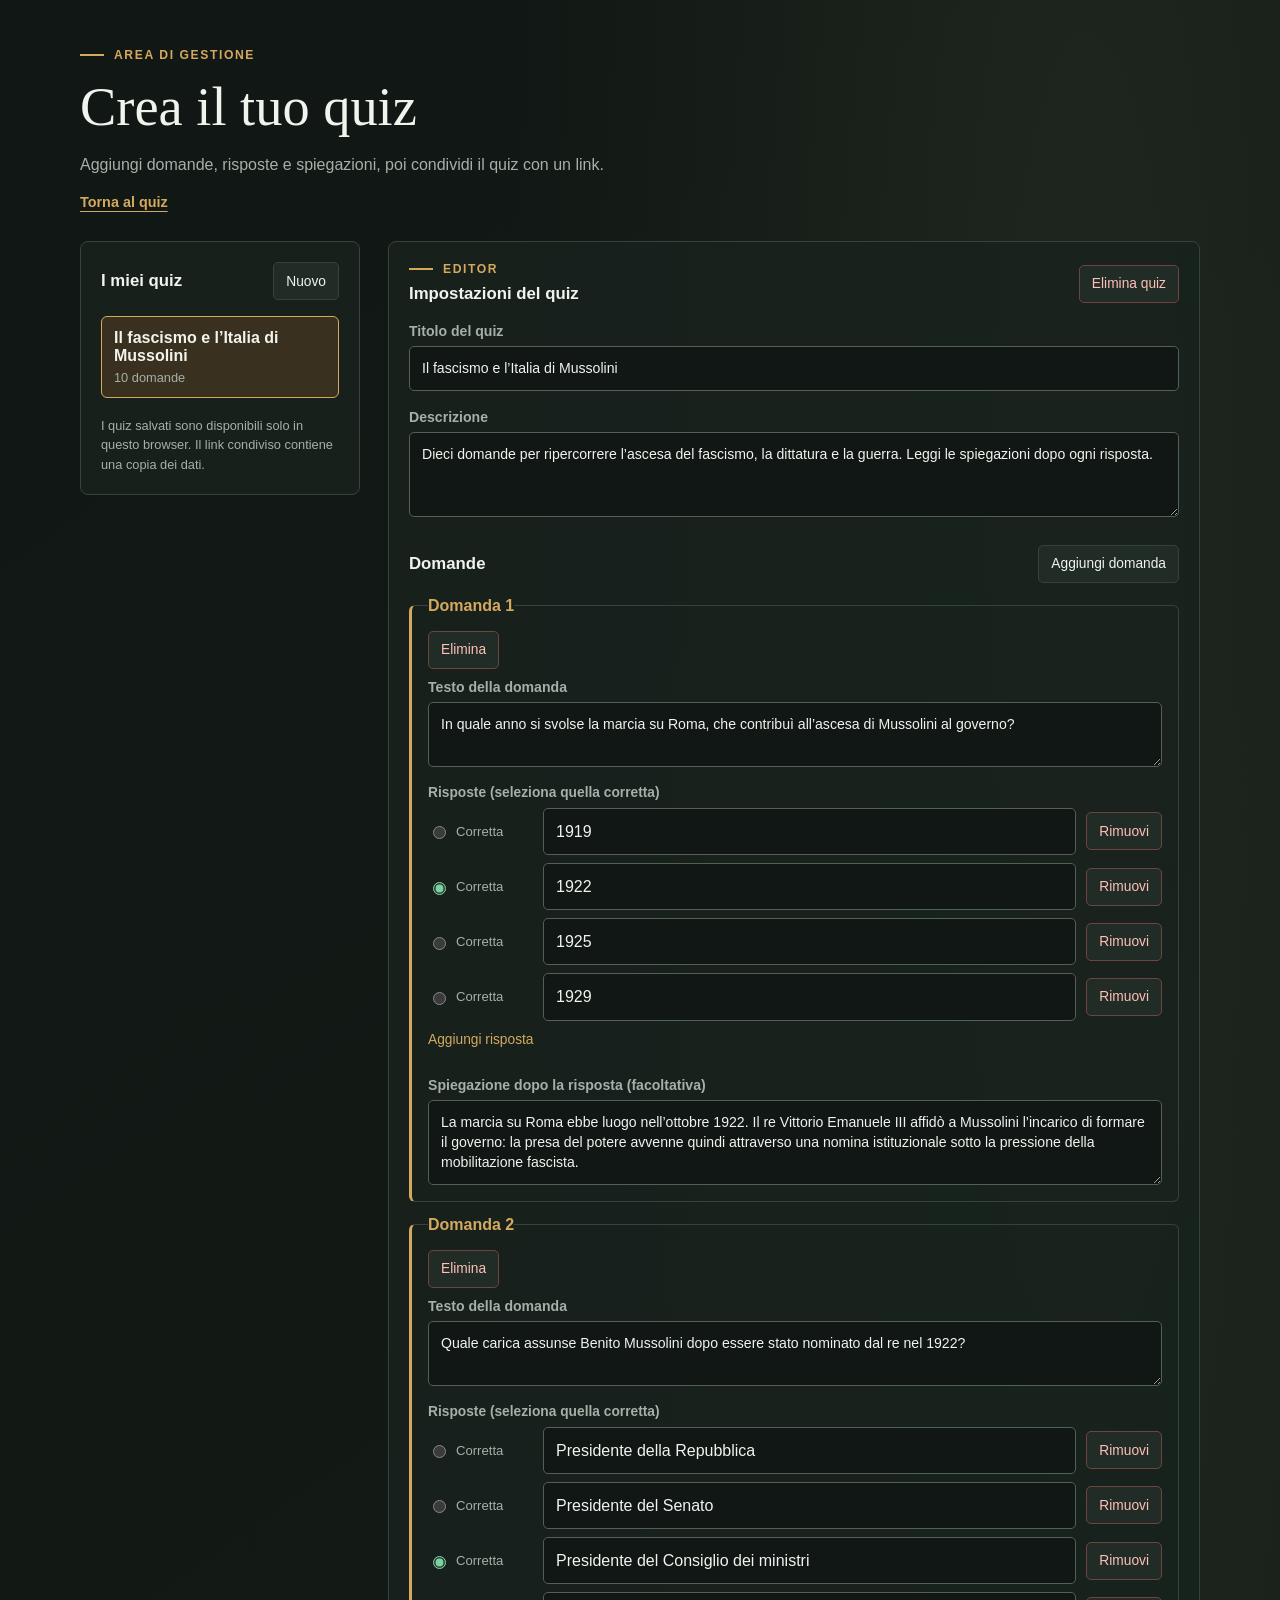
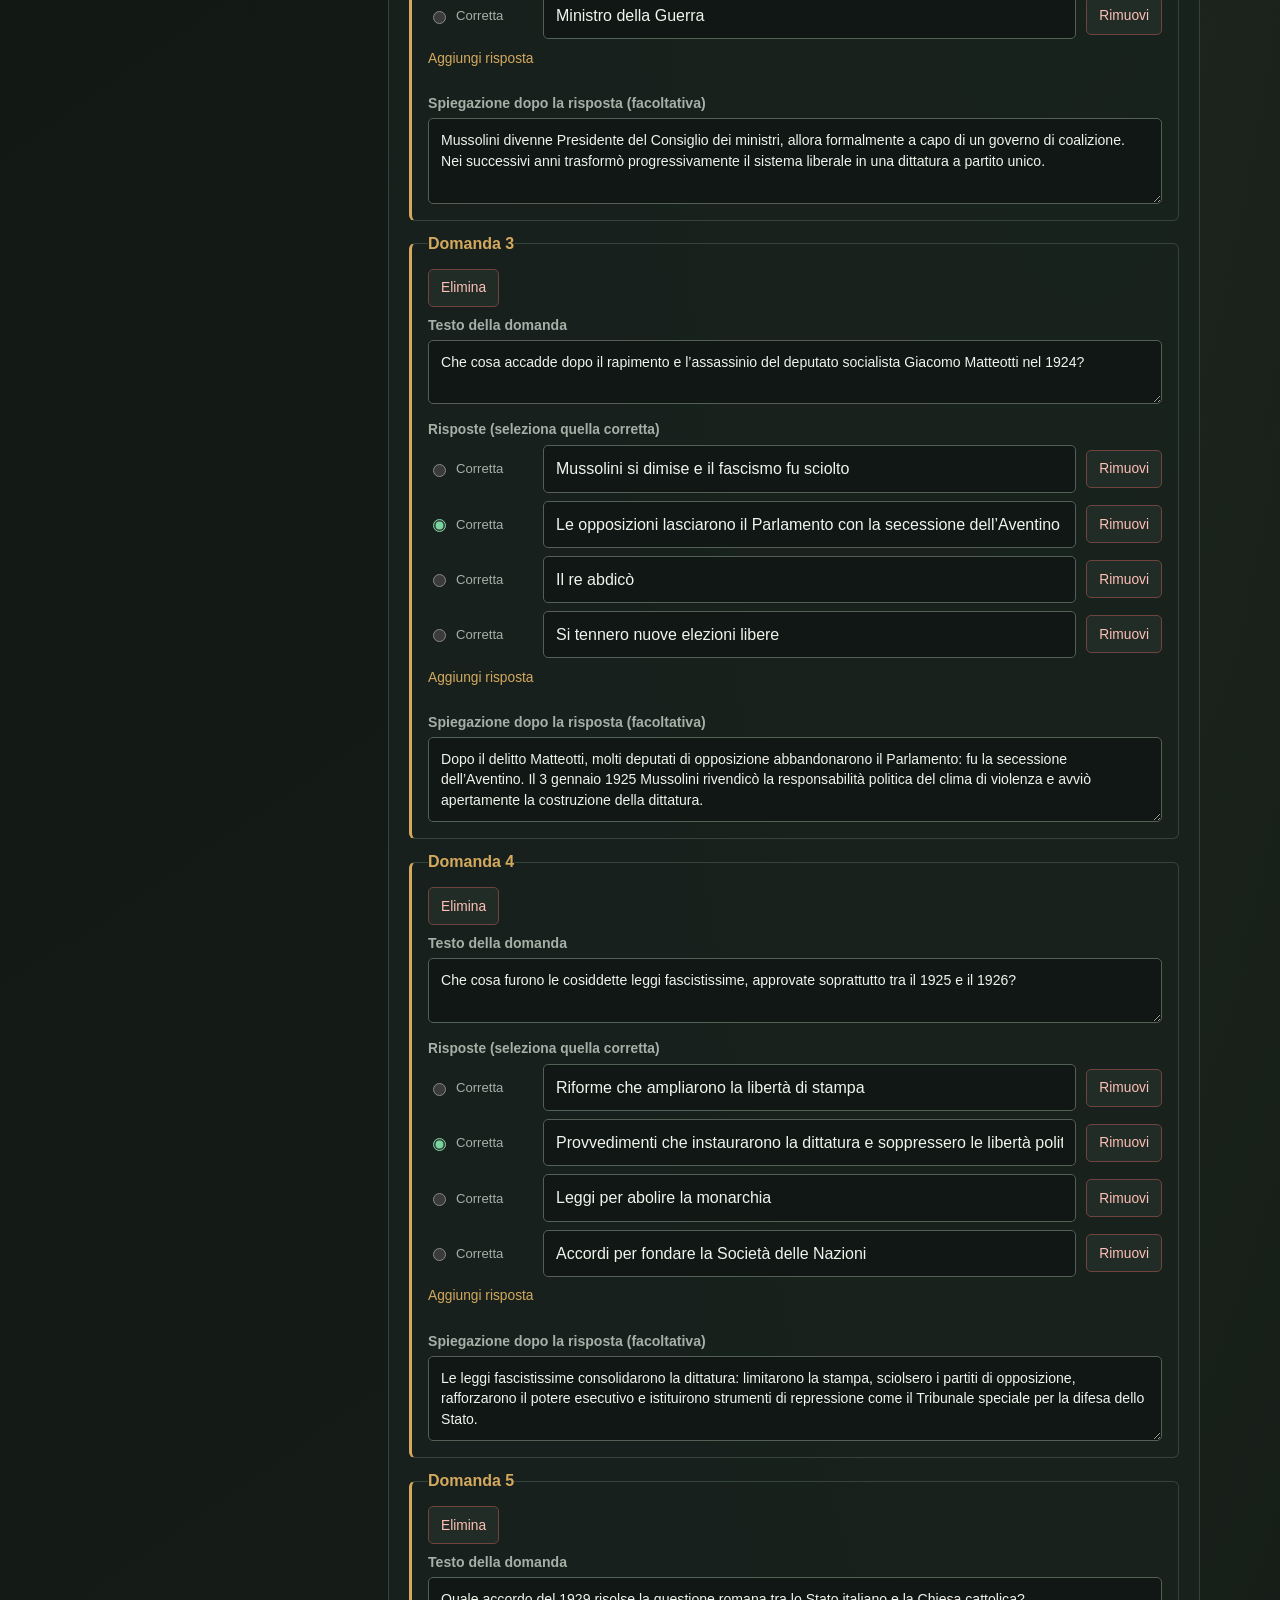
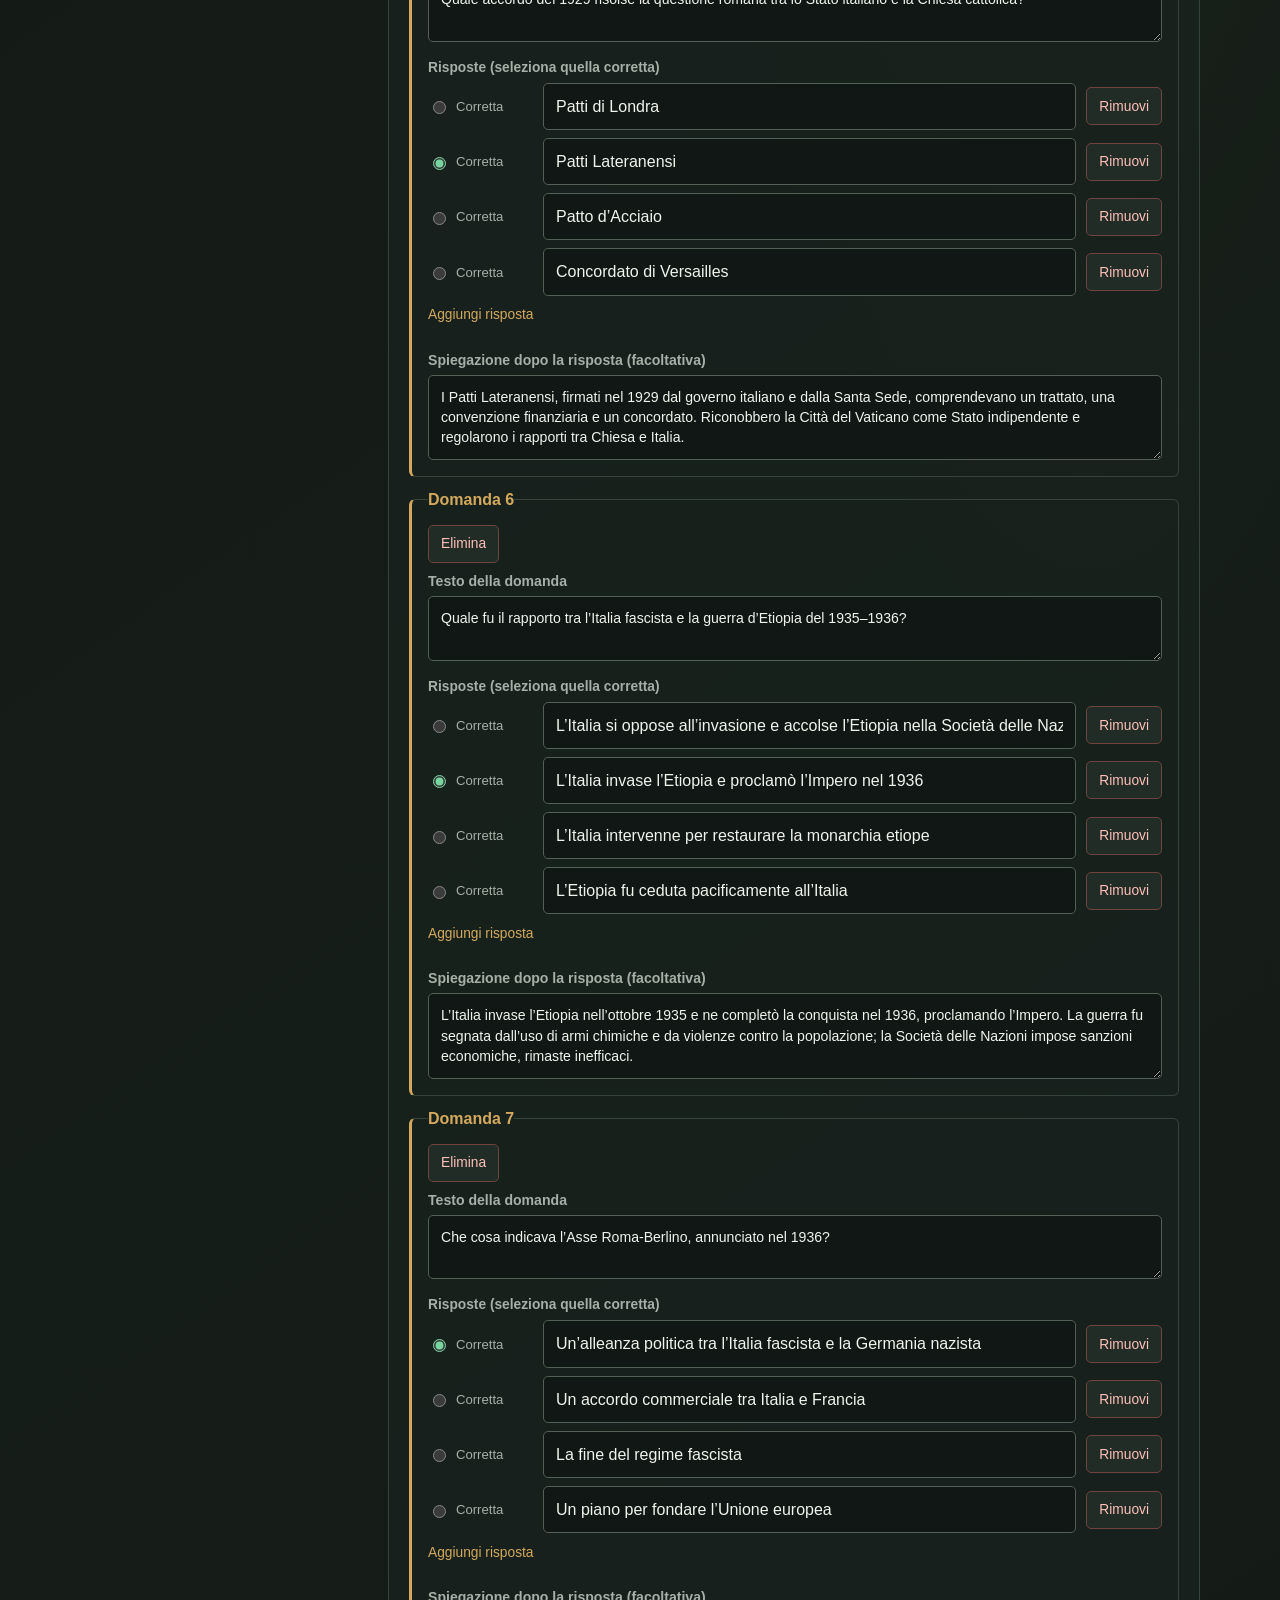
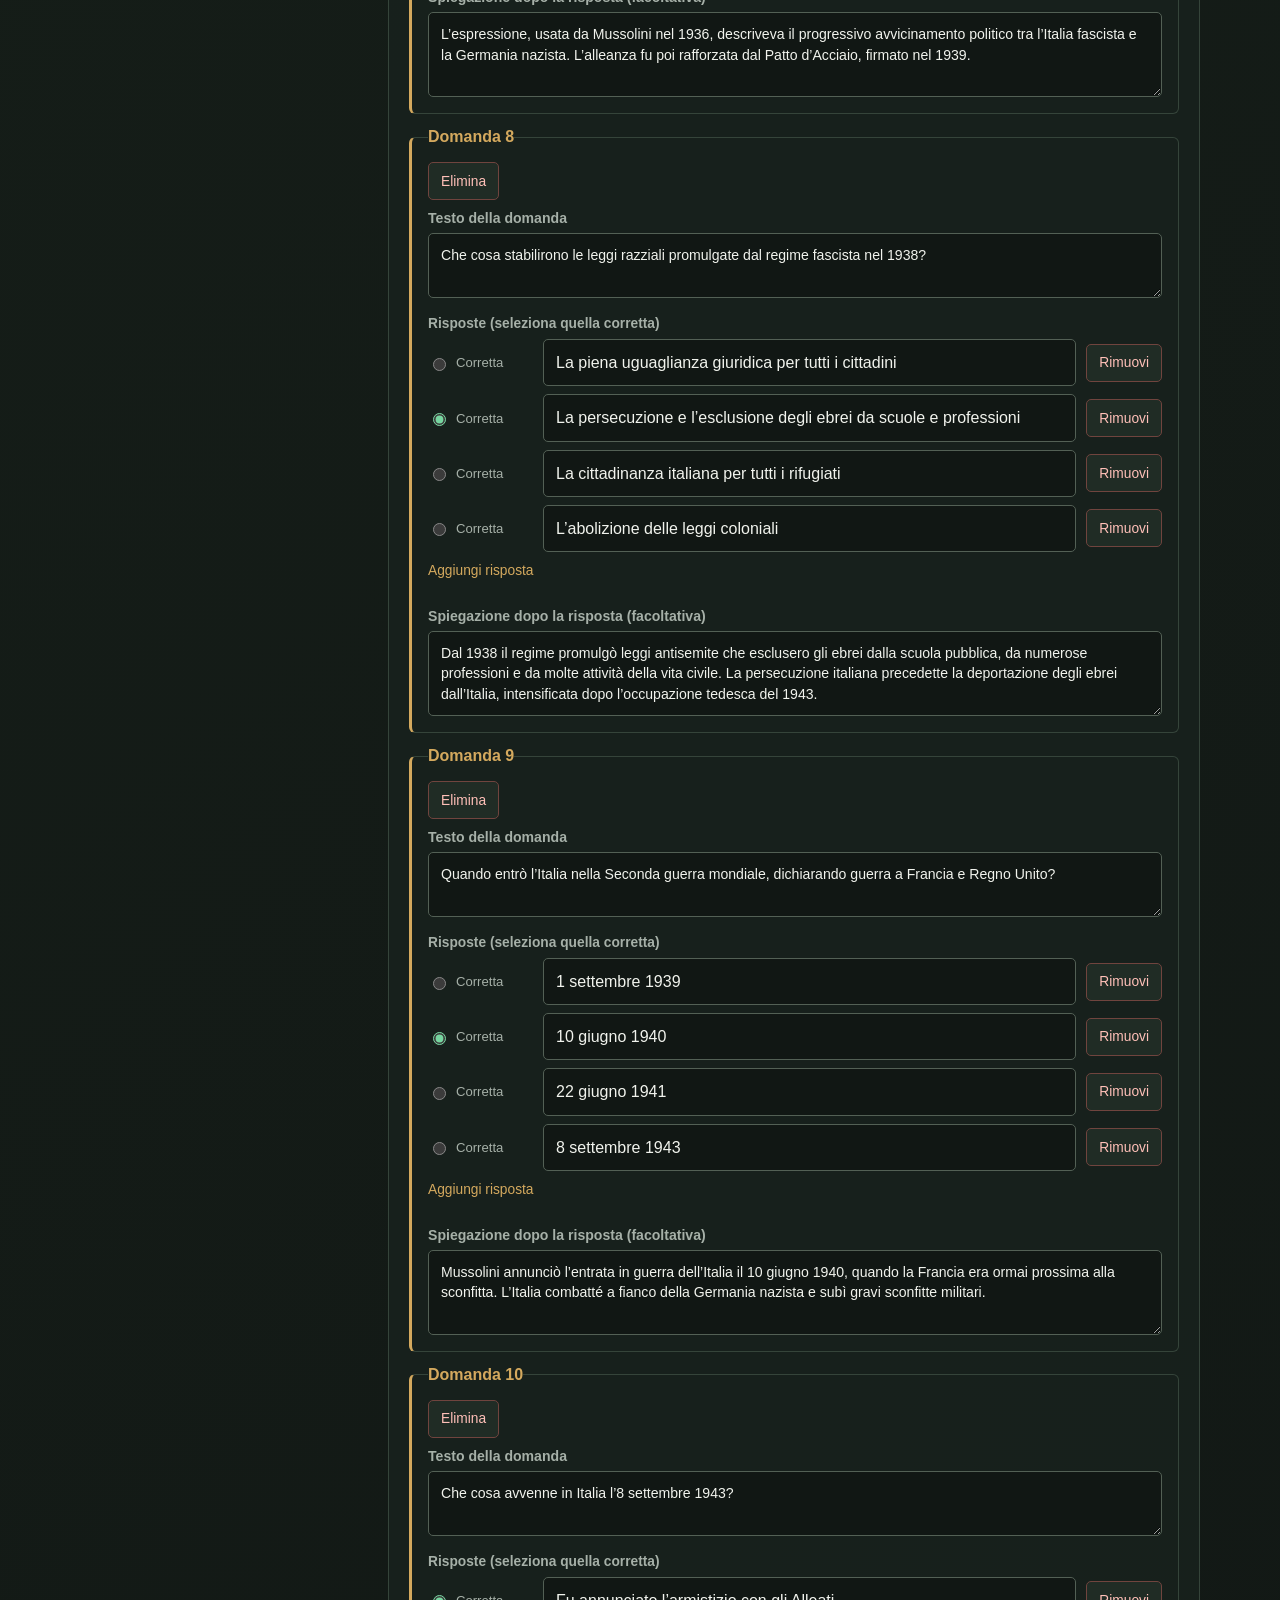
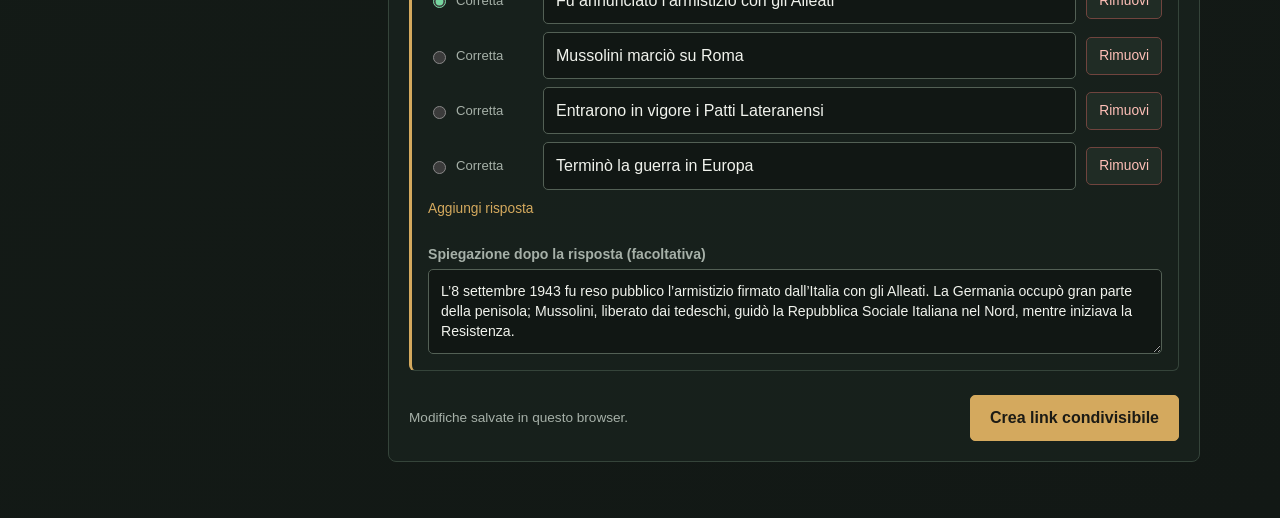
==== gestione.html @ a460a932 "Add quiz management and shareable quiz links Co-authored-by: Copilot <223556219+Copilot@users.norepl" ====
<!DOCTYPE html>
<html lang="it">
<head>
  <meta charset="UTF-8">
  <meta name="viewport" content="width=device-width, initial-scale=1.0">
  <meta name="theme-color" content="#111714">
  <title>Gestione quiz | Quiz di storia</title>
  <link rel="stylesheet" href="style.css">
</head>
<body>
  <main class="page manager-page">
    <header>
      <p class="eyebrow">Area di gestione</p>
      <h1>Crea il tuo quiz</h1>
      <p class="intro">Aggiungi domande, risposte e spiegazioni, poi condividi il quiz con un link.</p>
      <a class="admin-link" href="quiz-fascismo.html">Torna al quiz</a>
    </header>

    <div class="manager-layout">
      <aside class="quiz-library" aria-label="I miei quiz">
        <div class="library-heading">
          <h2>I miei quiz</h2>
          <button class="secondary-button" id="new-quiz" type="button">Nuovo</button>
        </div>
        <nav class="quiz-list" id="quiz-list" aria-label="Seleziona un quiz"></nav>
        <p class="storage-note">I quiz salvati sono disponibili solo in questo browser. Il link condiviso contiene una copia dei dati.</p>
      </aside>

      <section class="manager-editor" aria-label="Editor del quiz">
        <div id="empty-state" class="empty-state" hidden>
          <p>Seleziona un quiz o creane uno nuovo.</p>
        </div>

        <div id="editor" hidden>
          <div class="editor-heading">
            <div>
              <p class="eyebrow">Editor</p>
              <h2>Impostazioni del quiz</h2>
            </div>
            <button class="delete-button" id="delete-quiz" type="button">Elimina quiz</button>
          </div>

          <label class="form-field">
            Titolo del quiz
            <input id="quiz-title-input" type="text" maxlength="120" autocomplete="off">
          </label>
          <label class="form-field">
            Descrizione
            <textarea id="quiz-intro-input" rows="3" maxlength="500"></textarea>
          </label>

          <div class="questions-heading">
            <h2>Domande</h2>
            <button class="secondary-button" id="add-question" type="button">Aggiungi domanda</button>
          </div>
          <div id="question-list" class="question-list"></div>

          <div class="share-actions">
            <p id="save-status" class="save-status" role="status" aria-live="polite"></p>
            <button class="next-button" id="share-quiz" type="button">Crea link condivisibile</button>
          </div>

          <section class="share-panel" id="share-panel" aria-labelledby="share-heading" hidden>
            <h2 id="share-heading">Link del quiz</h2>
            <p>Chi apre il link vedrà questa versione del quiz. Le modifiche successive non aggiornano i link già condivisi.</p>
            <label class="form-field">
              Link da condividere
              <input id="share-url" type="url" readonly>
            </label>
            <div class="share-buttons">
              <button class="secondary-button" id="copy-link" type="button">Copia link</button>
              <a class="secondary-button" id="open-preview" href="quiz-fascismo.html" target="_blank" rel="noopener">Apri anteprima</a>
            </div>
          </section>
        </div>
      </section>
    </div>
  </main>

  <script src="script.js" defer></script>
  <script src="gestione.js" defer></script>
</body>
</html>
---- style.css ----
:root {
      color-scheme: dark;
      --bg: #111714;
      --surface: #19221d;
      --surface-raised: #202c25;
      --text: #f1f3ed;
      --muted: #a6b0a8;
      --line: #35443a;
      --accent: #d4a95e;
      --accent-soft: #3a3020;
      --correct: #77d6a0;
      --correct-bg: #173a2a;
      --wrong: #f18f87;
      --wrong-bg: #412624;
      --focus: #f3cc7f;
      font-family: "Segoe UI", "Trebuchet MS", sans-serif;
      background: var(--bg);
      color: var(--text);
    }

    * { box-sizing: border-box; }

    body {
      margin: 0;
      min-height: 100vh;
      background:
        radial-gradient(ellipse at 85% 8%, rgba(108, 130, 91, .14), transparent 36rem),
        linear-gradient(145deg, #111714, #151d18 58%, #121815);
    }

    .page {
      width: min(100% - 32px, 760px);
      margin: 0 auto;
      padding: 48px 0 56px;
    }

    header { margin-bottom: 30px; }

    .eyebrow {
      display: flex;
      align-items: center;
      gap: 10px;
      margin: 0 0 16px;
      color: var(--accent);
      font-size: .76rem;
      font-weight: 700;
      letter-spacing: .13em;
      text-transform: uppercase;
    }

    .eyebrow::before {
      width: 24px;
      height: 2px;
      background: var(--accent);
      content: "";
    }

    h1 {
      max-width: 640px;
      margin: 0;
      font-family: Georgia, "Times New Roman", serif;
      font-size: clamp(2rem, 7vw, 3.4rem);
      font-weight: 500;
      line-height: 1.08;
    }

    .intro {
      max-width: 600px;
      margin: 15px 0 0;
      color: var(--muted);
      font-size: 1rem;
      line-height: 1.65;
    }

    .quiz {
      border-top: 1px solid var(--line);
      padding-top: 22px;
    }

    .status-row {
      display: flex;
      justify-content: space-between;
      gap: 16px;
      margin-bottom: 12px;
      color: var(--muted);
      font-size: .88rem;
    }

    .status-row strong { color: var(--text); font-weight: 650; }

    .progress-track {
      height: 5px;
      overflow: hidden;
      border-radius: 99px;
      background: #2b352e;
    }

    .progress-fill {
      width: 0;
      height: 100%;
      border-radius: inherit;
      background: var(--accent);
      transition: width 260ms ease;
    }

    .question-area { padding-top: 30px; }

    .question-number {
      margin: 0 0 9px;
      color: var(--accent);
      font-size: .78rem;
      font-weight: 700;
      letter-spacing: .1em;
      text-transform: uppercase;
    }

    h2 {
      margin: 0 0 22px;
      font-family: Georgia, "Times New Roman", serif;
      font-size: clamp(1.35rem, 4vw, 1.8rem);
      font-weight: 500;
      line-height: 1.32;
    }

    .answers { display: grid; gap: 10px; }

    .answer {
      display: flex;
      align-items: flex-start;
      gap: 13px;
      width: 100%;
      min-height: 56px;
      padding: 15px 16px;
      border: 1px solid var(--line);
      border-radius: 7px;
      background: rgba(25, 34, 29, .84);
      color: var(--text);
      cursor: pointer;
      font: inherit;
      line-height: 1.45;
      text-align: left;
      transition: border-color 150ms ease, background 150ms ease, transform 150ms ease;
    }

    .answer:not(:disabled):hover {
      transform: translateY(-1px);
      border-color: #778577;
      background: var(--surface-raised);
    }

    .answer:focus-visible, .next-button:focus-visible, .restart-button:focus-visible {
      outline: 3px solid var(--focus);
      outline-offset: 3px;
    }

    .answer:disabled { cursor: default; }

    .answer-letter {
      display: grid;
      flex: 0 0 25px;
      width: 25px;
      height: 25px;
      place-items: center;
      border: 1px solid #536055;
      border-radius: 50%;
      color: #c3ccc4;
      font-size: .77rem;
      font-weight: 700;
    }

    .answer.correct {
      border-color: #3d7958;
      background: var(--correct-bg);
      color: #e1f6e8;
    }

    .answer.correct .answer-letter {
      border-color: var(--correct);
      color: var(--correct);
    }

    .answer.incorrect {
      border-color: #884a44;
      background: var(--wrong-bg);
      color: #ffe9e6;
    }

    .answer.incorrect .answer-letter {
      border-color: var(--wrong);
      color: var(--wrong);
    }

    .explanation {
      margin-top: 18px;
      padding: 16px 18px;
      border-left: 3px solid var(--accent);
      background: var(--accent-soft);
      color: #e9e2d3;
      font-size: .94rem;
      line-height: 1.6;
    }

    .explanation[hidden] { display: none; }
    .explanation strong { color: #f4d99f; }

    .actions {
      display: flex;
      justify-content: flex-end;
      margin-top: 18px;
    }

    .next-button, .restart-button {
      min-height: 46px;
      padding: 0 19px;
      border: 1px solid var(--accent);
      border-radius: 5px;
      background: var(--accent);
      color: #1c1b15;
      cursor: pointer;
      font: inherit;
      font-weight: 700;
    }

    .next-button:hover, .restart-button:hover { background: #e3bd7c; }
    .next-button[hidden] { display: none; }

    .result {
      padding: 30px 0 4px;
      border-top: 1px solid var(--line);
      text-align: center;
    }

    .result[hidden] { display: none; }

    .result-mark {
      display: grid;
      width: 64px;
      height: 64px;
      margin: 0 auto 18px;
      place-items: center;
      border: 1px solid var(--accent);
      border-radius: 50%;
      color: var(--accent);
      font-family: Georgia, "Times New Roman", serif;
      font-size: 1.6rem;
    }

    .result h2 { margin-bottom: 10px; }

    .result-score {
      margin: 0 0 8px;
      color: var(--accent);
      font-size: 1.2rem;
      font-weight: 700;
    }

    .result-copy {
      max-width: 520px;
      margin: 0 auto 22px;
      color: var(--muted);
      line-height: 1.6;
    }

    .restart-button { display: inline-flex; align-items: center; gap: 9px; }

    .admin-link {
      display: inline-block;
      margin-top: 16px;
      color: var(--accent);
      font-size: .9rem;
      font-weight: 650;
      text-underline-offset: 4px;
    }

    .manager-page { width: min(100% - 32px, 1120px); }

    .manager-layout {
      display: grid;
      grid-template-columns: minmax(220px, 280px) minmax(0, 1fr);
      align-items: start;
      gap: 28px;
    }

    .quiz-library, .manager-editor {
      min-width: 0;
      padding: 20px;
      border: 1px solid var(--line);
      border-radius: 8px;
      background: rgba(25, 34, 29, .84);
    }

    .library-heading, .editor-heading, .questions-heading, .question-card-heading,
    .share-actions, .share-buttons {
      display: flex;
      align-items: center;
      justify-content: space-between;
      gap: 12px;
    }

    .library-heading h2, .editor-heading h2, .questions-heading h2,
    .share-panel h2 {
      margin: 0;
      font-family: inherit;
      font-size: 1.05rem;
      font-weight: 700;
    }

    .quiz-list { display: grid; gap: 8px; margin-top: 16px; }

    .quiz-list-item {
      display: grid;
      gap: 5px;
      width: 100%;
      padding: 12px;
      border: 1px solid var(--line);
      border-radius: 6px;
      background: transparent;
      color: var(--text);
      cursor: pointer;
      font: inherit;
      text-align: left;
    }

    .quiz-list-item:hover, .quiz-list-item.selected {
      border-color: var(--accent);
      background: var(--accent-soft);
    }

    .quiz-list-name { overflow-wrap: anywhere; font-weight: 650; }
    .quiz-list-count, .storage-note { color: var(--muted); font-size: .8rem; }
    .storage-note { margin: 18px 0 0; line-height: 1.5; }

    .secondary-button, .delete-button, .text-button {
      display: inline-flex;
      min-height: 38px;
      align-items: center;
      justify-content: center;
      padding: 7px 12px;
      border: 1px solid var(--line);
      border-radius: 5px;
      background: var(--surface-raised);
      color: var(--text);
      cursor: pointer;
      font: inherit;
      font-size: .86rem;
      text-decoration: none;
    }

    .secondary-button:hover { border-color: var(--accent); }
    .delete-button { border-color: #70443e; color: #ffc0b8; }
    .delete-button:hover { background: var(--wrong-bg); }
    .text-button { padding-inline: 0; border: 0; background: transparent; color: var(--accent); }
    .secondary-button:disabled, .delete-button:disabled, .text-button:disabled { opacity: .5; cursor: not-allowed; }

    .manager-editor > #editor > .form-field { margin-top: 18px; }

    .form-field {
      display: grid;
      gap: 7px;
      margin-top: 14px;
      color: var(--muted);
      font-size: .88rem;
      font-weight: 600;
    }

    .form-field input, .form-field textarea, .answer-editor > input {
      width: 100%;
      min-width: 0;
      padding: 11px 12px;
      border: 1px solid #536055;
      border-radius: 5px;
      background: #111714;
      color: var(--text);
      font: inherit;
      font-weight: 400;
      line-height: 1.45;
    }

    .form-field textarea { resize: vertical; }
    .form-field input:focus-visible, .form-field textarea:focus-visible,
    .answer-editor input:focus-visible, .manager-page button:focus-visible,
    .quiz-list-item:focus-visible, .share-buttons a:focus-visible {
      outline: 3px solid var(--focus);
      outline-offset: 2px;
    }

    .editor-heading { margin-bottom: 12px; }
    .editor-heading .eyebrow { margin-bottom: 7px; }
    .questions-heading { margin: 28px 0 14px; }
    .question-list { display: grid; gap: 14px; }

    .question-card {
      min-width: 0;
      margin: 0;
      padding: 16px;
      border: 1px solid var(--line);
      border-left: 3px solid var(--accent);
      border-radius: 6px;
    }

    .question-card-heading { margin-bottom: 6px; }
    .question-card legend { padding: 0; color: var(--accent); font-weight: 700; }
    .question-card .form-field { margin-top: 10px; }
    .answers-heading { margin: 18px 0 8px; color: var(--muted); font-size: .86rem; font-weight: 600; }

    .answer-editor {
      display: grid;
      grid-template-columns: 105px minmax(0, 1fr) auto;
      align-items: center;
      gap: 10px;
      margin-top: 8px;
    }

    .correct-choice { display: flex; align-items: center; gap: 7px; color: var(--muted); font-size: .82rem; }
    .correct-choice input { accent-color: var(--correct); }
    .question-card > .form-field:last-child { margin-top: 18px; }
    .share-actions { margin-top: 24px; flex-wrap: wrap; }
    .save-status { margin: 0; color: var(--muted); font-size: .85rem; }

    .share-panel {
      margin-top: 22px;
      padding: 16px;
      border: 1px solid var(--line);
      border-radius: 6px;
      background: var(--surface);
    }

    .share-panel > p { color: var(--muted); font-size: .88rem; line-height: 1.5; }
    .share-panel .form-field { margin-bottom: 12px; }
    .share-url { overflow-wrap: anywhere; }
    .share-buttons { justify-content: flex-start; flex-wrap: wrap; }
    .empty-state { color: var(--muted); }
    [hidden] { display: none !important; }

    footer {
      margin-top: 30px;
      padding-top: 17px;
      border-top: 1px solid var(--line);
      color: #89958b;
      font-size: .78rem;
      line-height: 1.55;
    }

    @media (max-width: 520px) {
      .page { width: min(100% - 24px, 760px); padding-top: 32px; }
      header { margin-bottom: 24px; }
      .answer { padding: 13px 12px; }
      .question-area { padding-top: 24px; }
    }

    @media (max-width: 760px) {
      .manager-page { width: min(100% - 24px, 600px); padding-top: 32px; }
      .manager-layout { grid-template-columns: 1fr; gap: 16px; }
      .quiz-library, .manager-editor { padding: 16px; }
      .answer-editor { grid-template-columns: 1fr auto; }
      .correct-choice { grid-column: 1 / -1; }
    }

    @media (prefers-reduced-motion: reduce) {
      *, *::before, *::after { scroll-behavior: auto !important; transition-duration: .01ms !important; }
    }
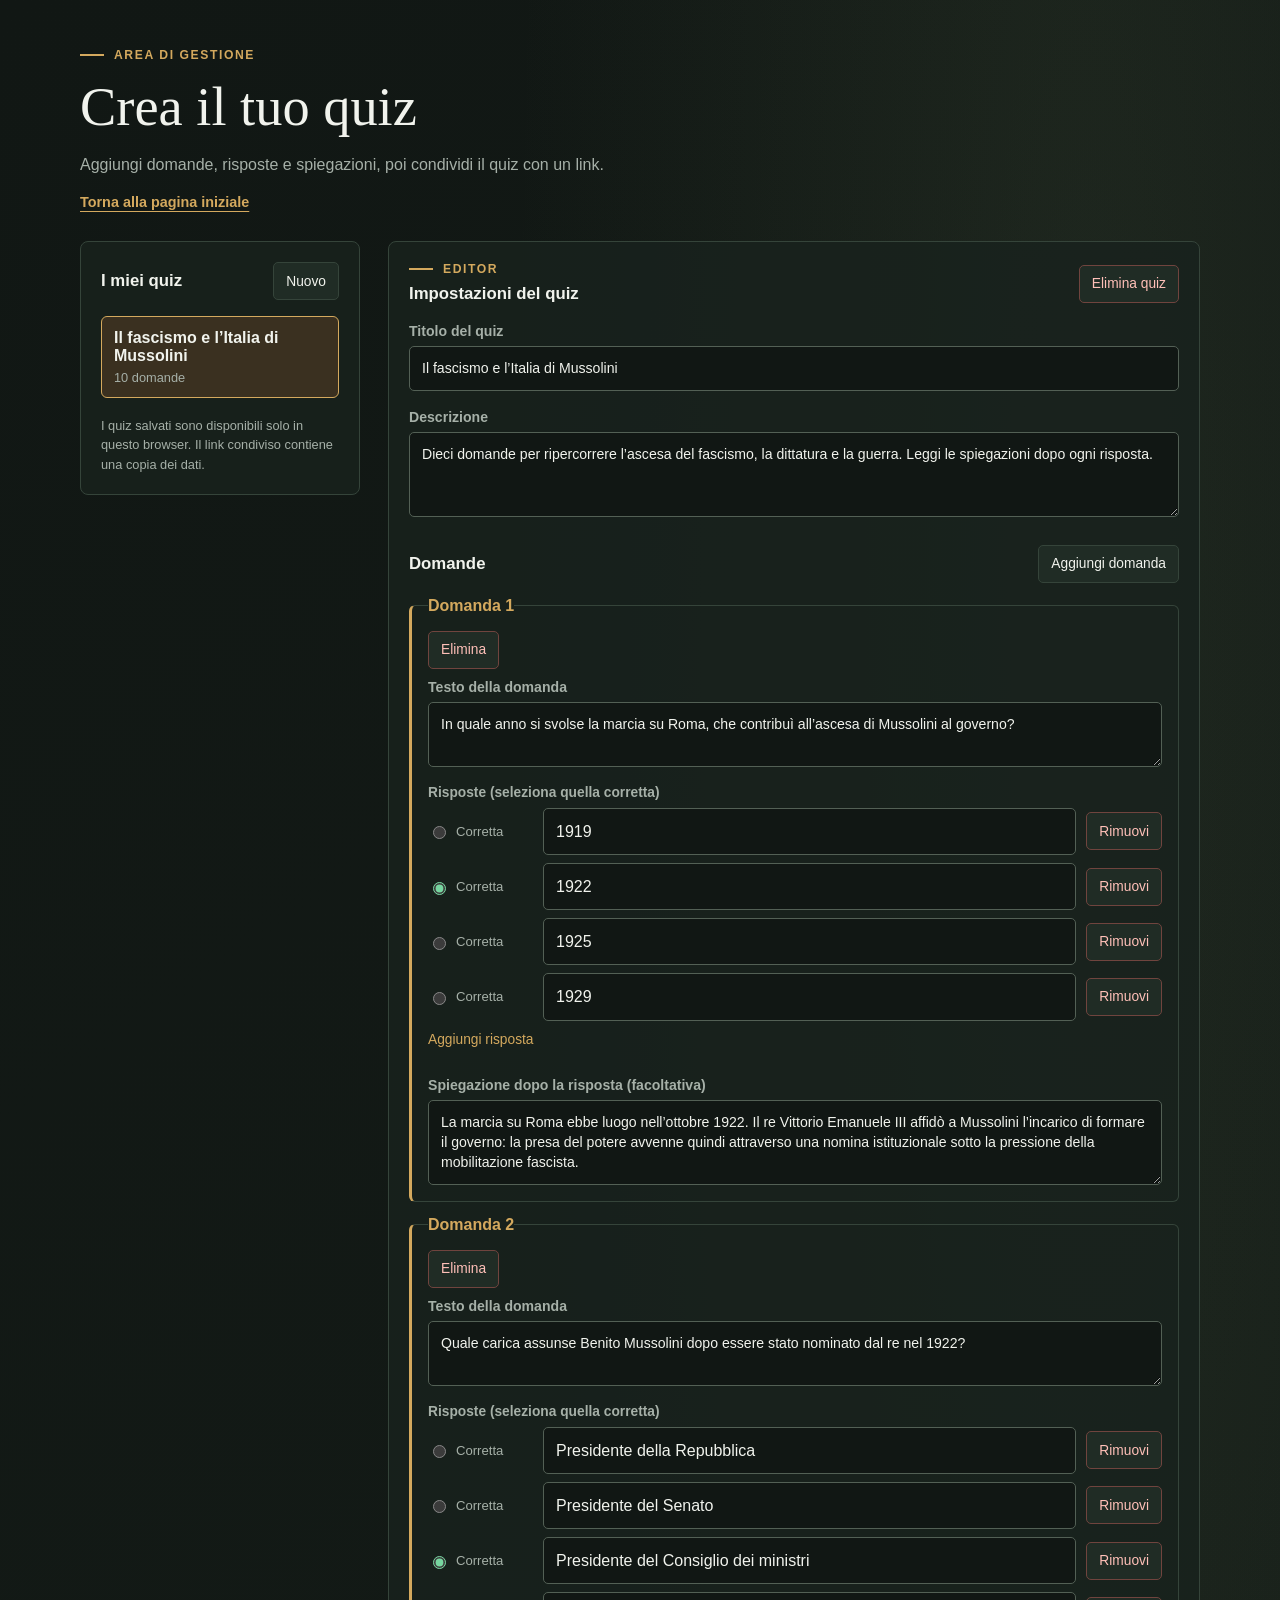
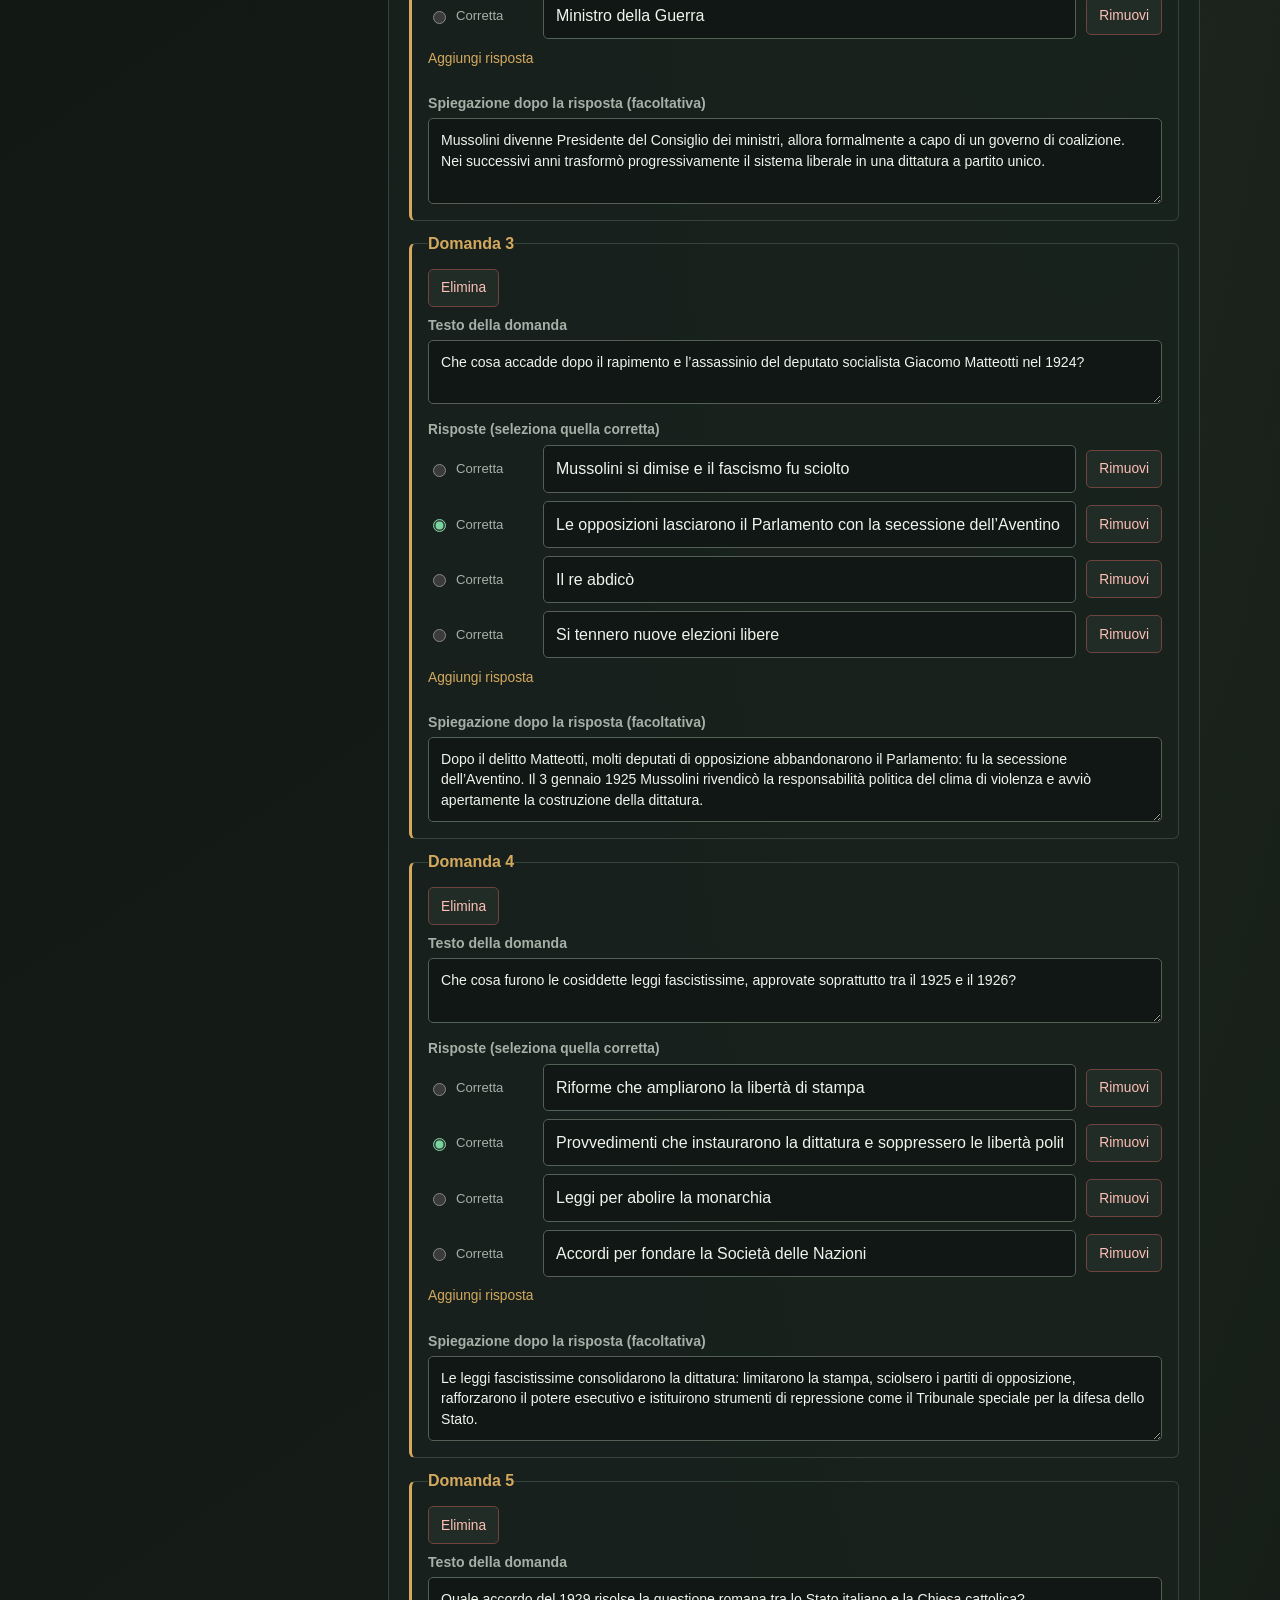
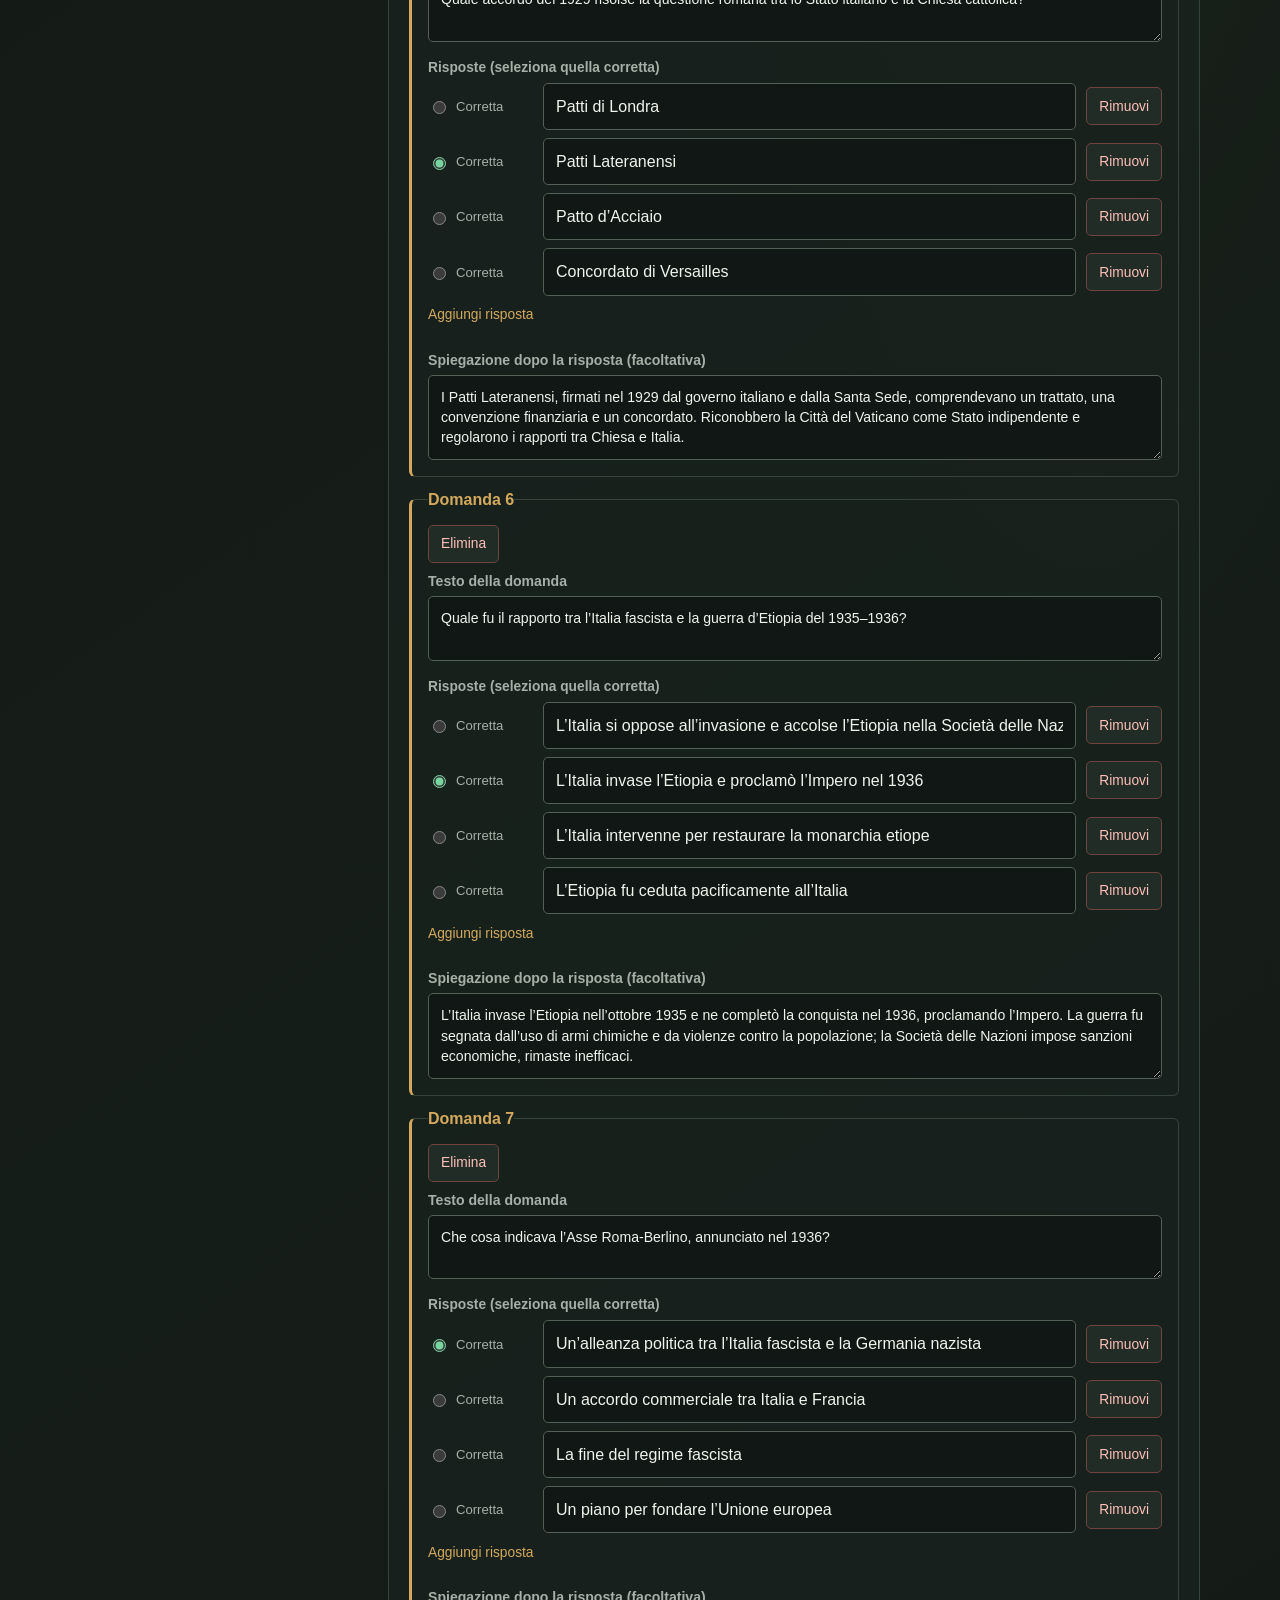
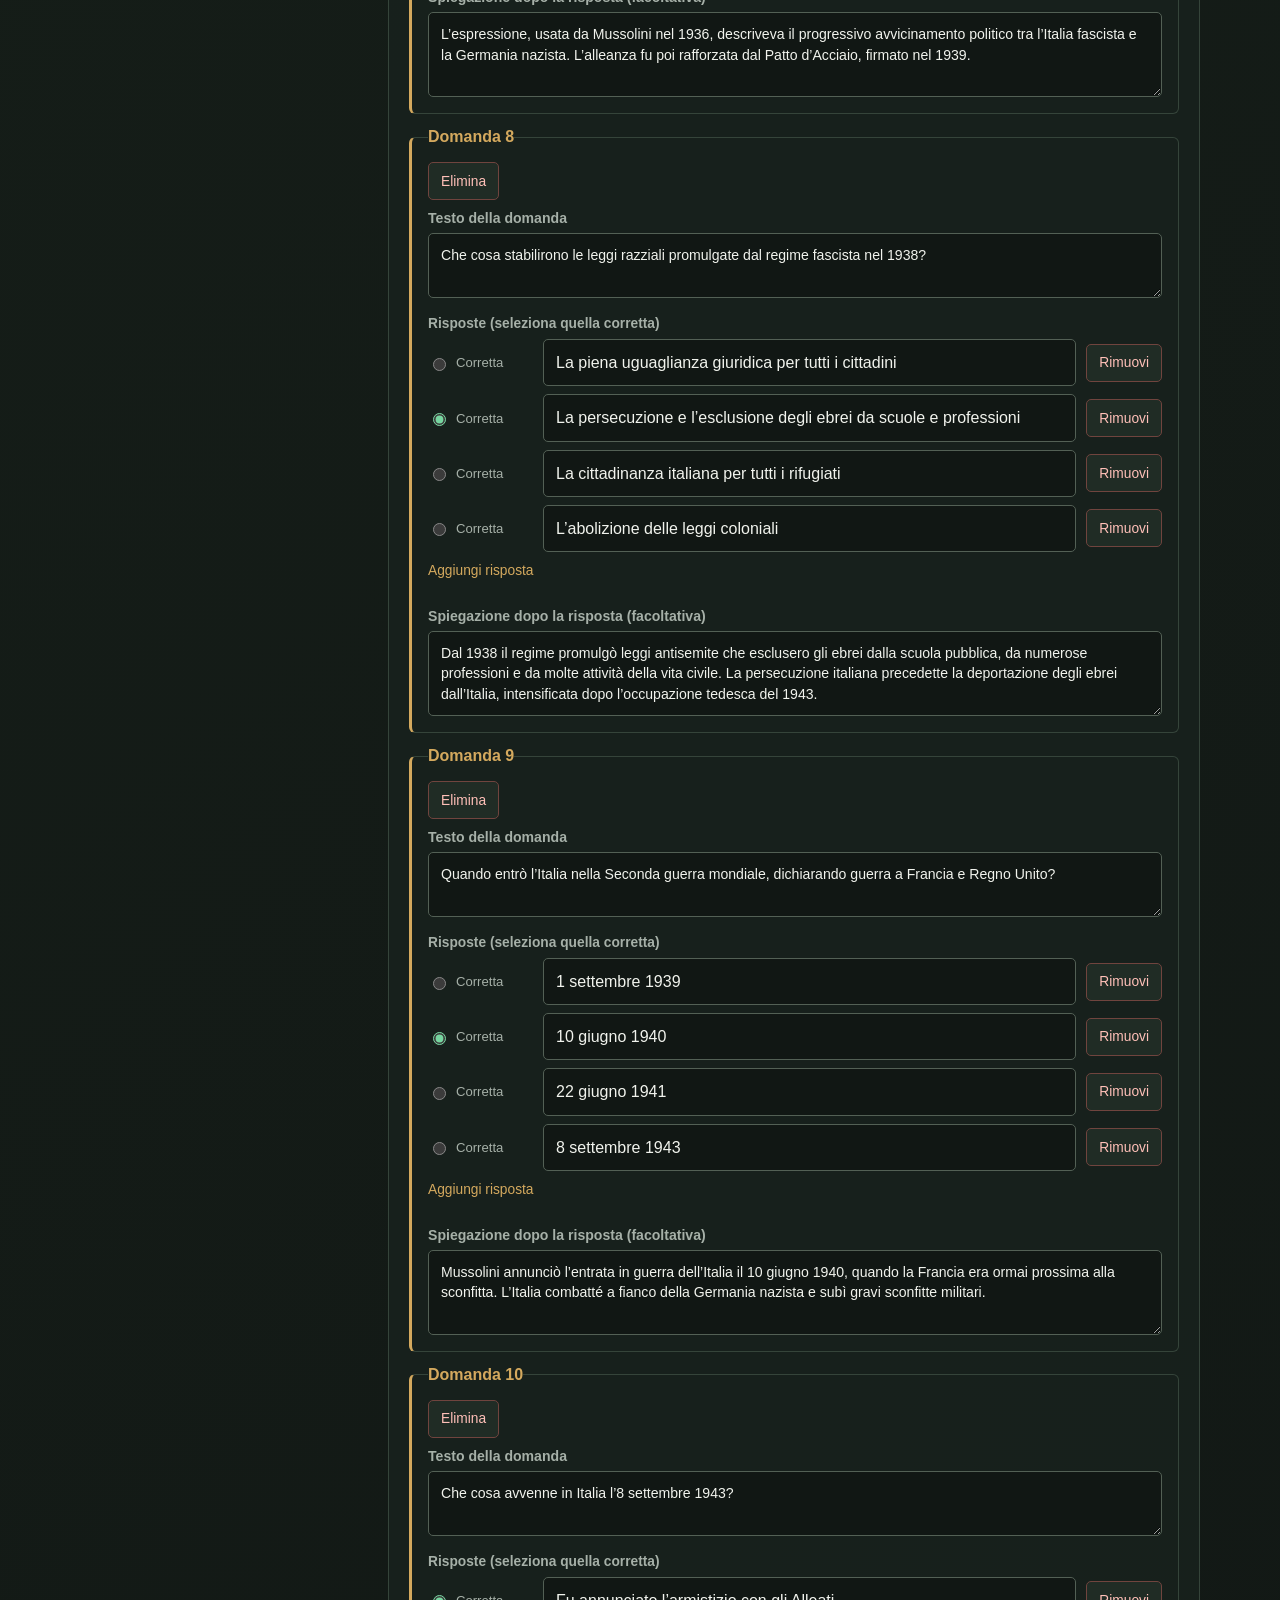
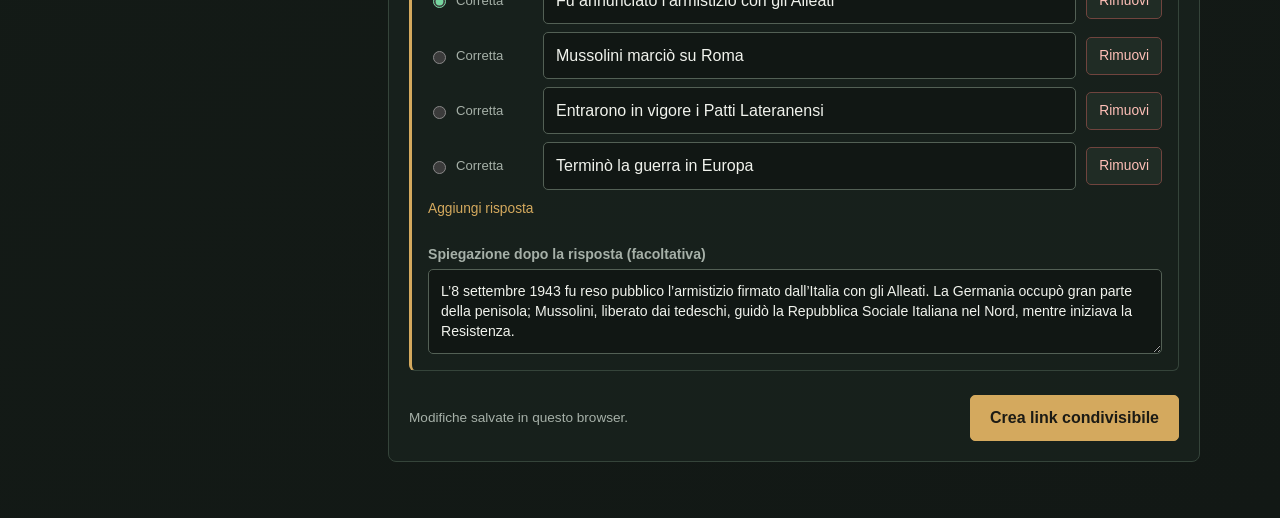
==== commit 5a5462ae: "Add quiz creation and assigned quiz home Co-authored-by: Copilot <223556219+Copilot@users.noreply.gi" ====
--- a/gestione.html
+++ b/gestione.html
@@ -13,7 +13,7 @@
       <p class="eyebrow">Area di gestione</p>
       <h1>Crea il tuo quiz</h1>
       <p class="intro">Aggiungi domande, risposte e spiegazioni, poi condividi il quiz con un link.</p>
-      <a class="admin-link" href="quiz-fascismo.html">Torna al quiz</a>
+      <a class="admin-link" href="index.html">Torna alla pagina iniziale</a>
     </header>
 
     <div class="manager-layout">
@@ -69,7 +69,7 @@
             </label>
             <div class="share-buttons">
               <button class="secondary-button" id="copy-link" type="button">Copia link</button>
-              <a class="secondary-button" id="open-preview" href="quiz-fascismo.html" target="_blank" rel="noopener">Apri anteprima</a>
+              <a class="secondary-button" id="open-preview" href="quiz.html" target="_blank" rel="noopener">Apri anteprima</a>
             </div>
           </section>
         </div>
--- a/style.css
+++ b/style.css
@@ -274,6 +274,41 @@
 
     .manager-page { width: min(100% - 32px, 1120px); }
 
+    .home-page { width: min(100% - 32px, 900px); }
+
+    .home-actions {
+      display: grid;
+      grid-template-columns: repeat(2, minmax(0, 1fr));
+      gap: 18px;
+      margin-top: 30px;
+    }
+
+    .home-card {
+      min-width: 0;
+      padding: 24px;
+      border: 1px solid var(--line);
+      border-top: 3px solid var(--accent);
+      border-radius: 8px;
+      background: rgba(25, 34, 29, .84);
+    }
+
+    .home-card .eyebrow { margin-bottom: 12px; }
+    .home-card h2 { margin-bottom: 10px; }
+    .home-card > p:not(.eyebrow) { min-height: 3.2em; color: var(--muted); line-height: 1.6; }
+    .home-card form { margin-top: 20px; }
+
+    .home-button {
+      display: inline-flex;
+      min-height: 46px;
+      align-items: center;
+      justify-content: center;
+      text-decoration: none;
+    }
+
+    .form-error { color: var(--wrong); font-size: .9rem; }
+    .form-error[hidden] { display: none; }
+    .home-note { margin-top: 22px; color: var(--muted); font-size: .88rem; line-height: 1.6; }
+
     .manager-layout {
       display: grid;
       grid-template-columns: minmax(220px, 280px) minmax(0, 1fr);
@@ -454,6 +489,10 @@
       .quiz-library, .manager-editor { padding: 16px; }
       .answer-editor { grid-template-columns: 1fr auto; }
       .correct-choice { grid-column: 1 / -1; }
+      .home-page { width: min(100% - 24px, 600px); padding-top: 32px; }
+      .home-actions { grid-template-columns: 1fr; gap: 14px; margin-top: 24px; }
+      .home-card { padding: 18px; }
+      .home-card > p:not(.eyebrow) { min-height: 0; }
     }
 
     @media (prefers-reduced-motion: reduce) {
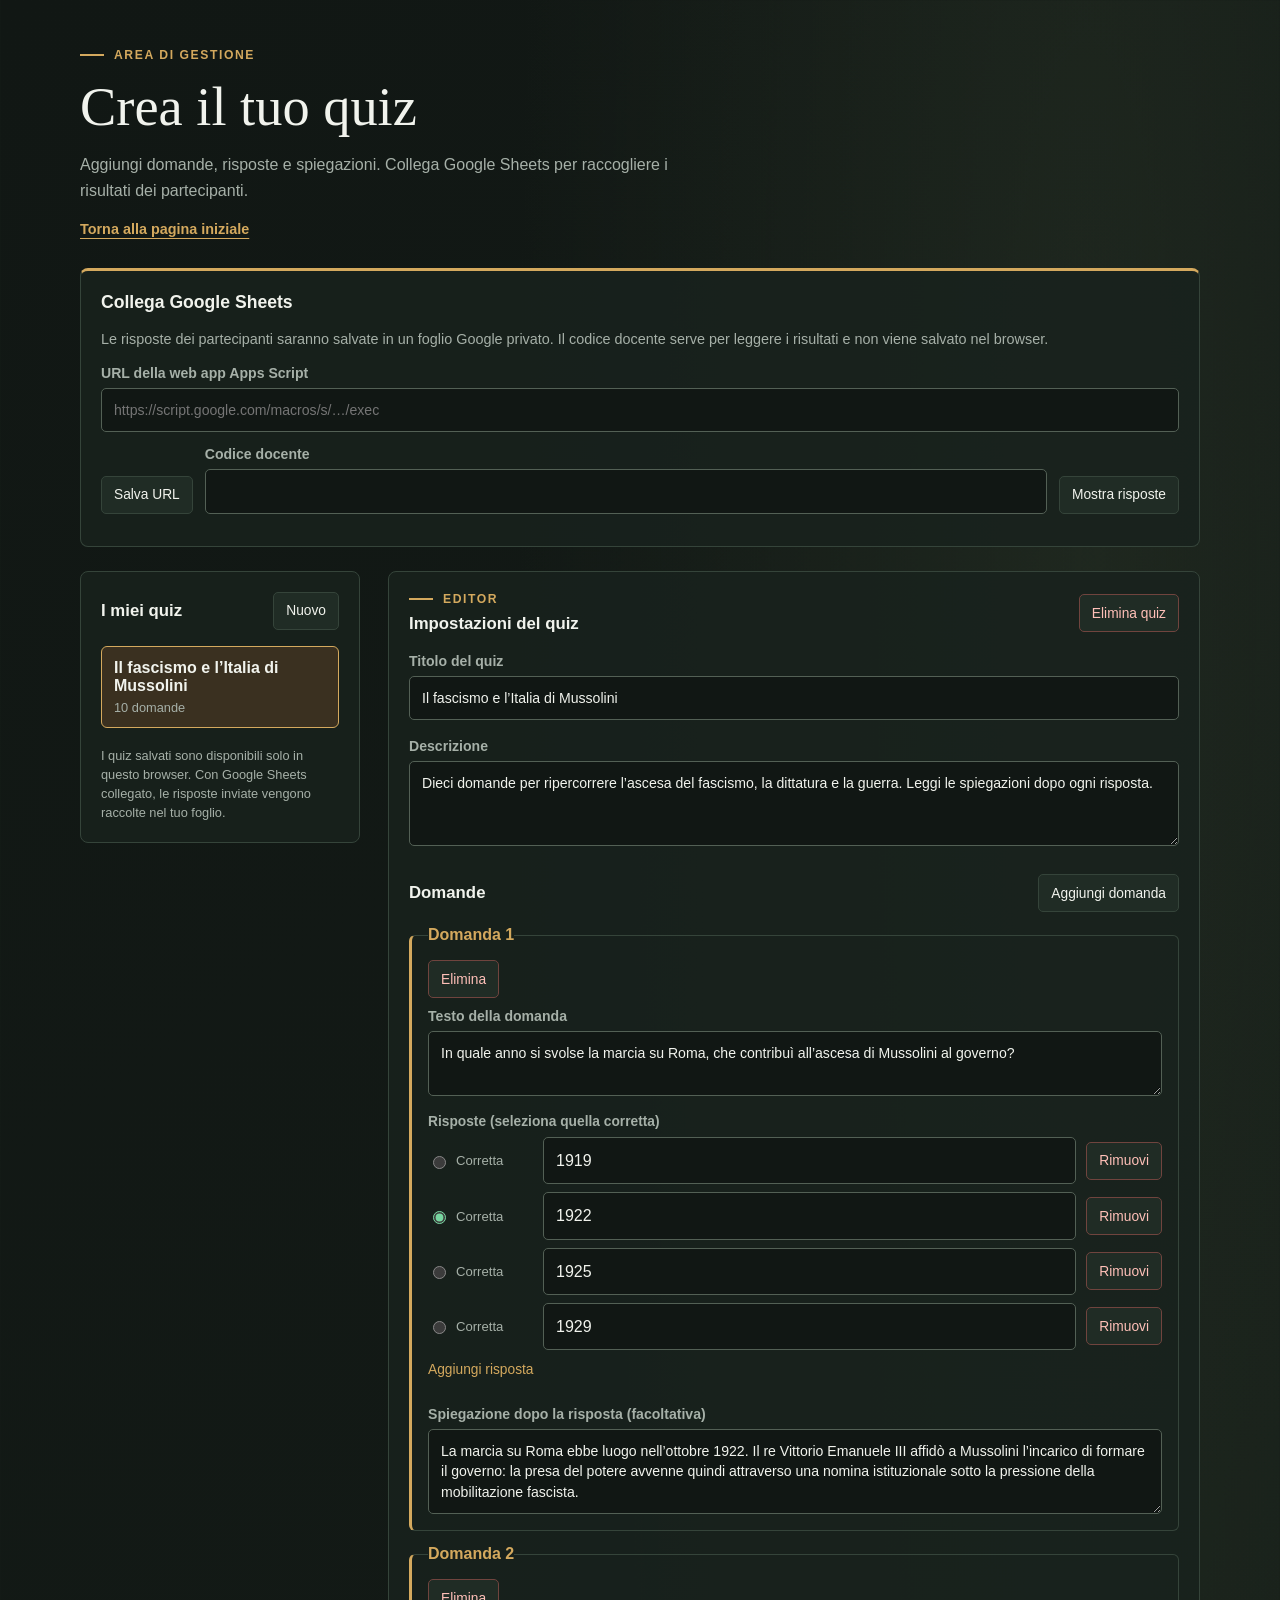
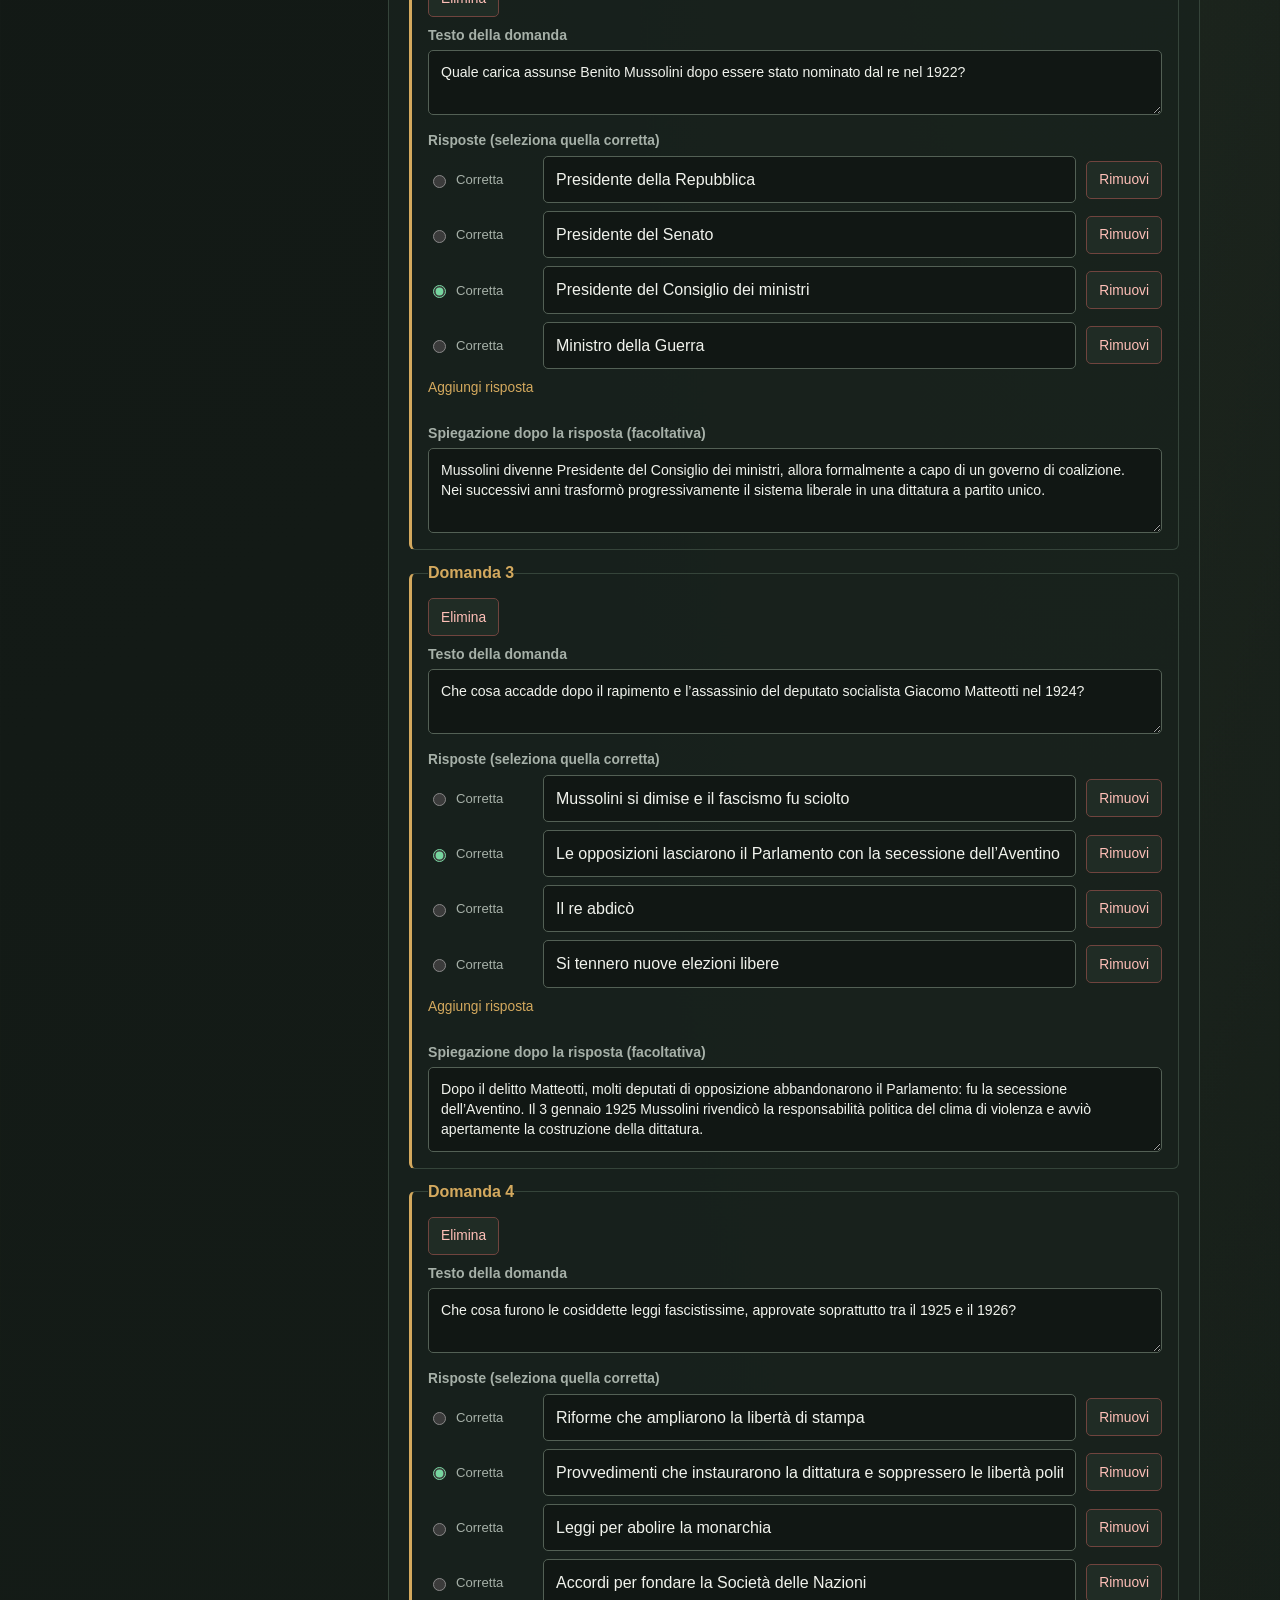
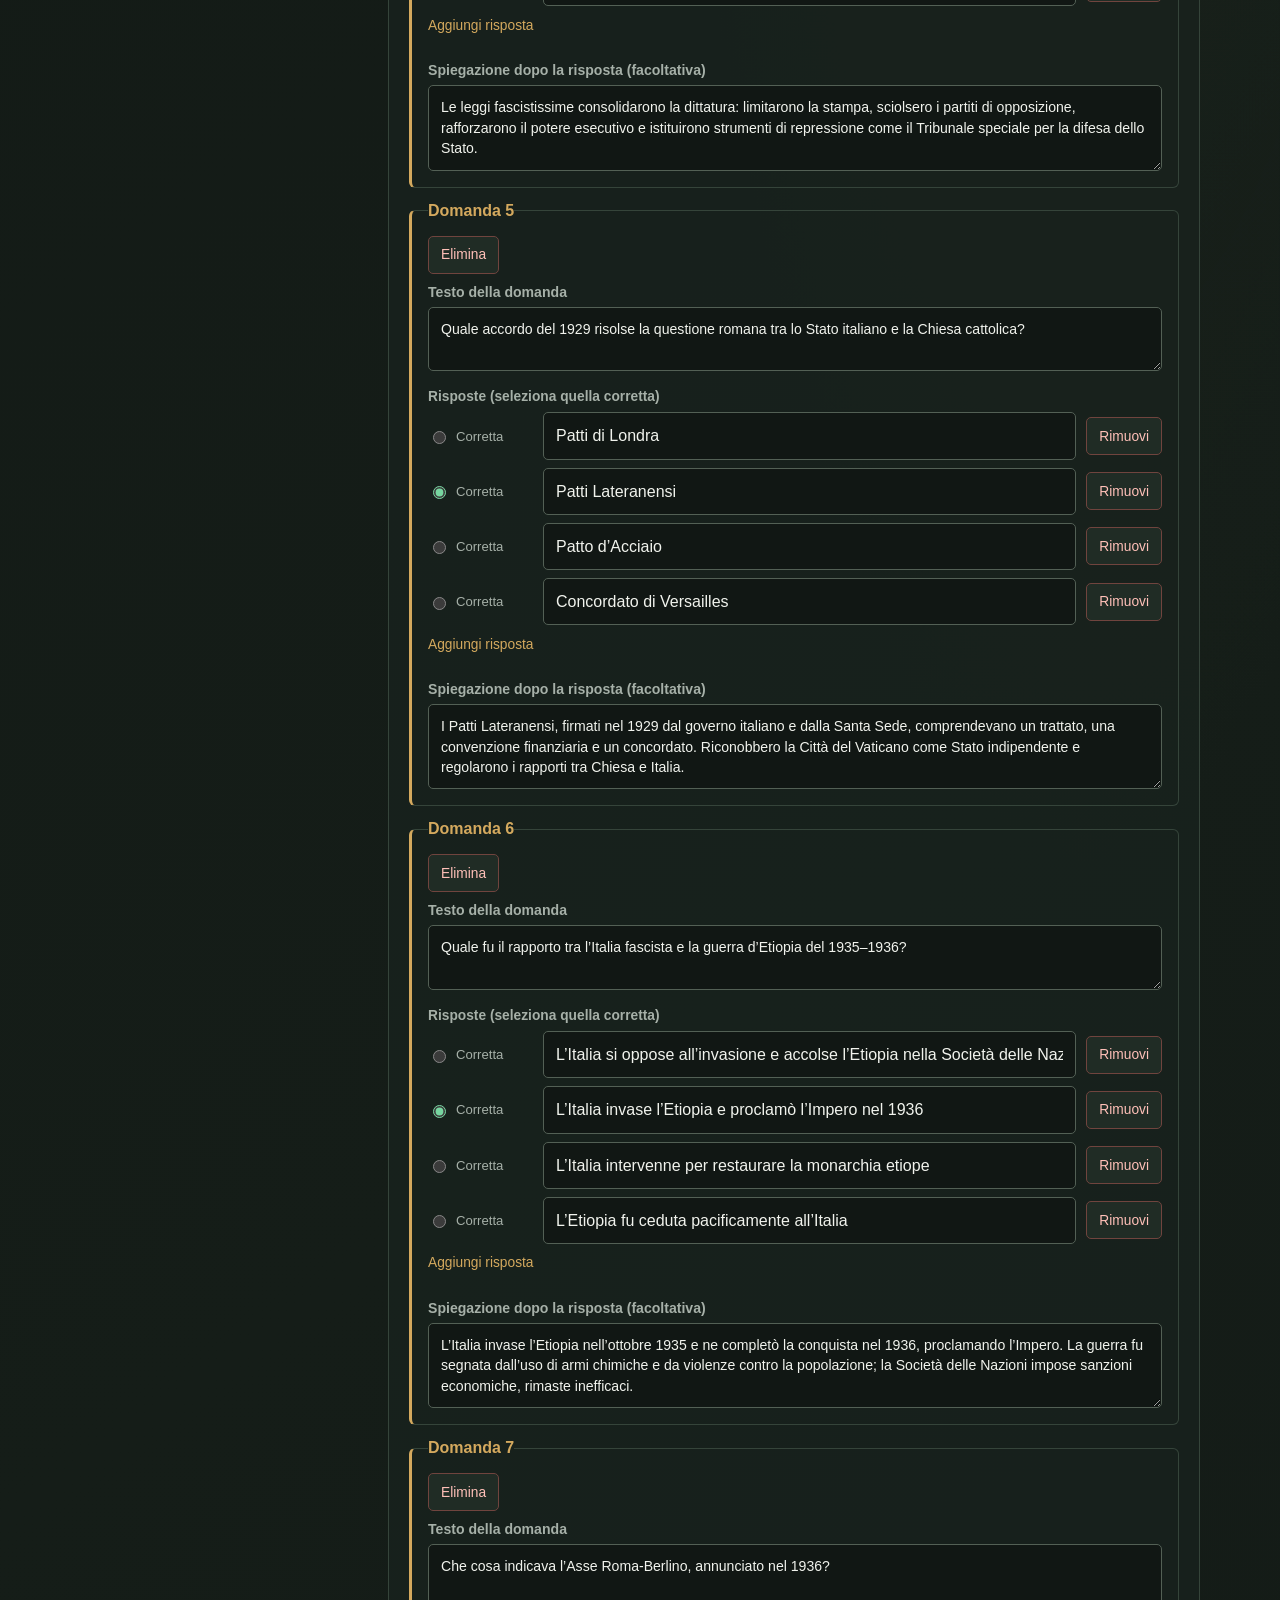
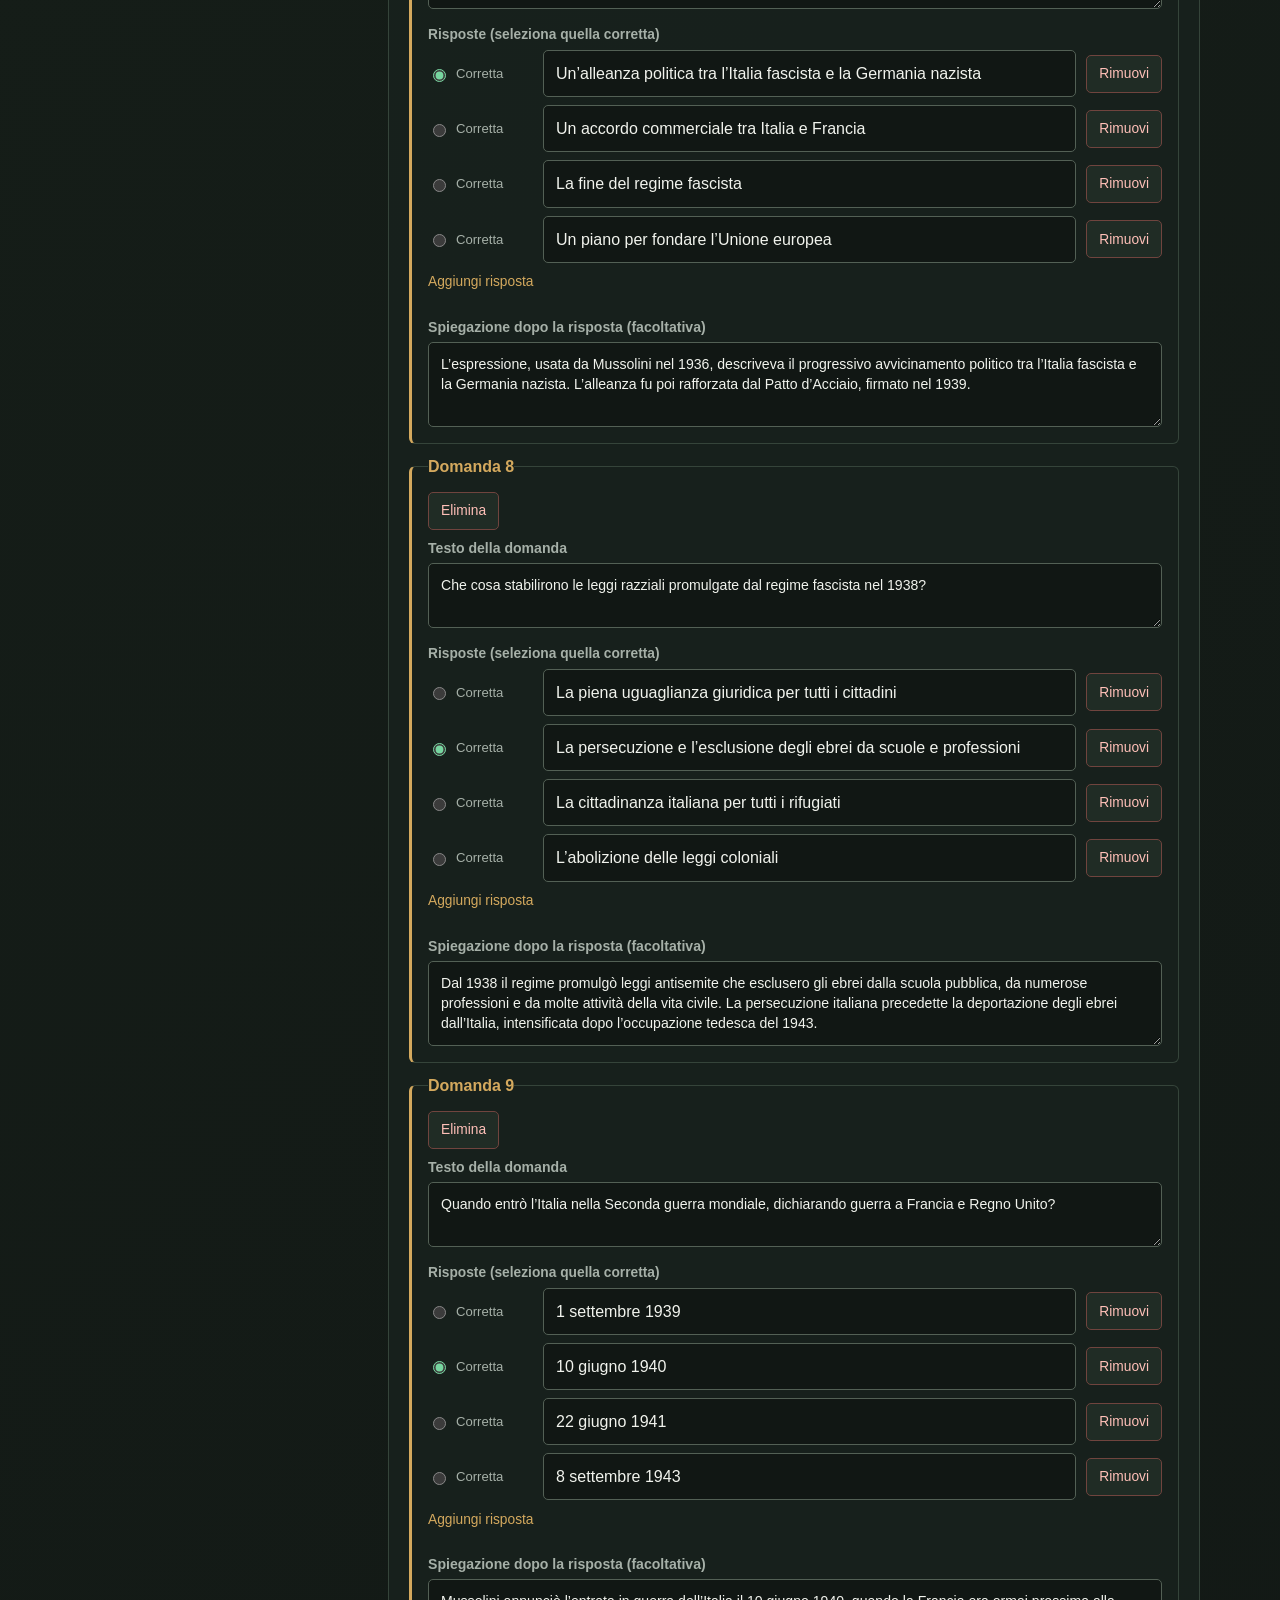
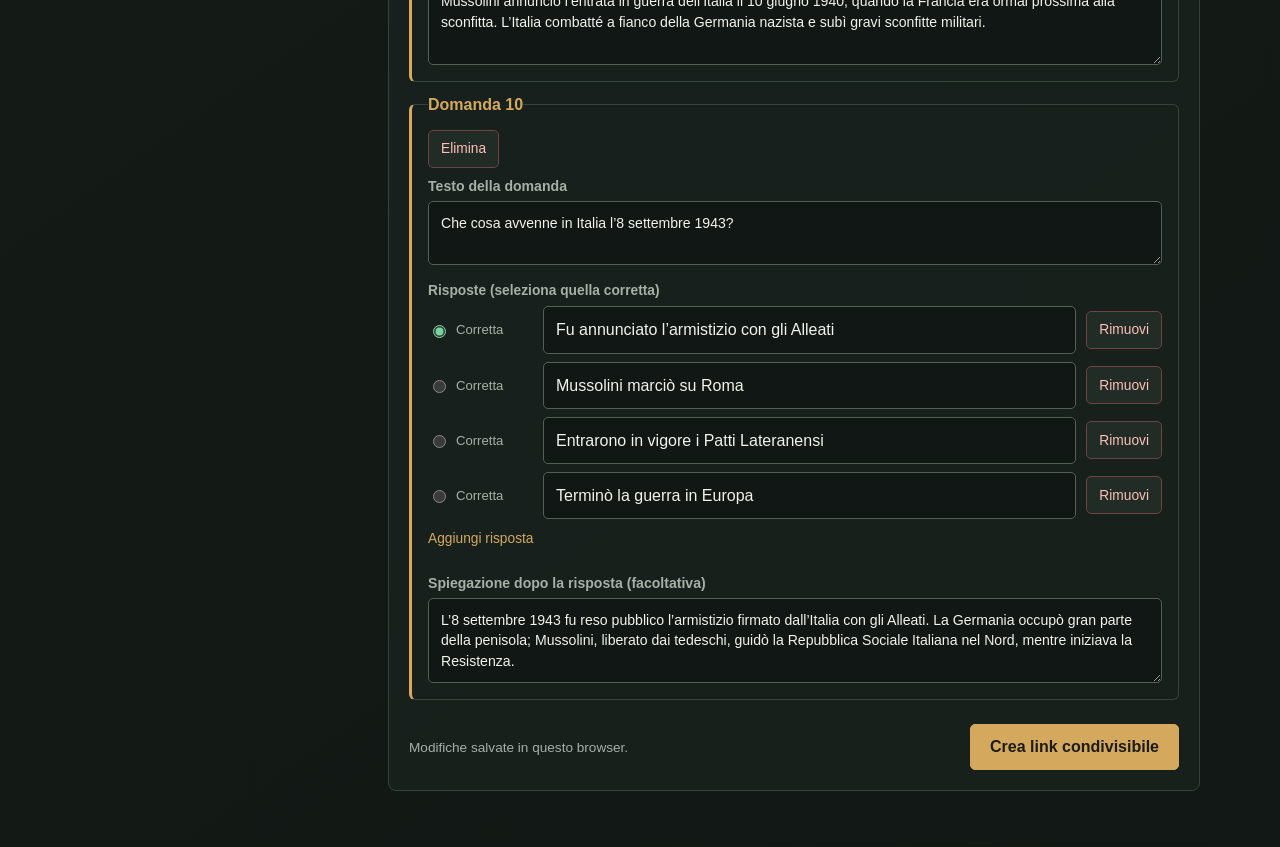
==== commit c3b62cfc: "Add Google Sheets quiz result collection Co-authored-by: Copilot <223556219+Copilot@users.noreply.gi" ====
--- a/gestione.html
+++ b/gestione.html
@@ -5,16 +5,38 @@
   <meta name="viewport" content="width=device-width, initial-scale=1.0">
   <meta name="theme-color" content="#111714">
   <title>Gestione quiz | Quiz di storia</title>
-  <link rel="stylesheet" href="style.css">
+  <link rel="stylesheet" href="style.css?v=4">
 </head>
 <body>
   <main class="page manager-page">
     <header>
       <p class="eyebrow">Area di gestione</p>
       <h1>Crea il tuo quiz</h1>
-      <p class="intro">Aggiungi domande, risposte e spiegazioni, poi condividi il quiz con un link.</p>
+      <p class="intro">Aggiungi domande, risposte e spiegazioni. Collega Google Sheets per raccogliere i risultati dei partecipanti.</p>
       <a class="admin-link" href="index.html">Torna alla pagina iniziale</a>
     </header>
+
+    <section class="backend-settings" aria-labelledby="backend-heading">
+      <h2 id="backend-heading">Collega Google Sheets</h2>
+      <p>Le risposte dei partecipanti saranno salvate in un foglio Google privato. Il codice docente serve per leggere i risultati e non viene salvato nel browser.</p>
+      <label class="form-field" for="apps-script-url">
+        URL della web app Apps Script
+        <input id="apps-script-url" type="url" autocomplete="url" placeholder="https://script.google.com/macros/s/…/exec">
+      </label>
+      <div class="backend-actions">
+        <button class="secondary-button" id="save-backend" type="button">Salva URL</button>
+        <label class="form-field admin-code-field" for="admin-token">
+          Codice docente
+          <input id="admin-token" type="password" autocomplete="off">
+        </label>
+        <button class="secondary-button" id="load-responses" type="button">Mostra risposte</button>
+      </div>
+      <p class="save-status" id="backend-status" role="status" aria-live="polite"></p>
+      <section id="responses-panel" class="responses-panel" aria-label="Risposte dei partecipanti" hidden>
+        <h3>Risposte ricevute</h3>
+        <div id="responses-list"></div>
+      </section>
+    </section>
 
     <div class="manager-layout">
       <aside class="quiz-library" aria-label="I miei quiz">
@@ -23,7 +45,7 @@
           <button class="secondary-button" id="new-quiz" type="button">Nuovo</button>
         </div>
         <nav class="quiz-list" id="quiz-list" aria-label="Seleziona un quiz"></nav>
-        <p class="storage-note">I quiz salvati sono disponibili solo in questo browser. Il link condiviso contiene una copia dei dati.</p>
+        <p class="storage-note">I quiz salvati sono disponibili solo in questo browser. Con Google Sheets collegato, le risposte inviate vengono raccolte nel tuo foglio.</p>
       </aside>
 
       <section class="manager-editor" aria-label="Editor del quiz">
@@ -62,7 +84,7 @@
 
           <section class="share-panel" id="share-panel" aria-labelledby="share-heading" hidden>
             <h2 id="share-heading">Link del quiz</h2>
-            <p>Chi apre il link vedrà questa versione del quiz. Le modifiche successive non aggiornano i link già condivisi.</p>
+            <p>Chi apre il link inserirà nome e cognome. Le sue risposte e il punteggio saranno registrati nel tuo foglio Google.</p>
             <label class="form-field">
               Link da condividere
               <input id="share-url" type="url" readonly>
@@ -77,7 +99,8 @@
     </div>
   </main>
 
-  <script src="script.js" defer></script>
-  <script src="gestione.js" defer></script>
+  <script src="apps-script-client.js?v=4" defer></script>
+  <script src="script.js?v=4" defer></script>
+  <script src="gestione.js?v=4" defer></script>
 </body>
 </html>
--- a/style.css
+++ b/style.css
@@ -309,6 +309,62 @@
     .form-error[hidden] { display: none; }
     .home-note { margin-top: 22px; color: var(--muted); font-size: .88rem; line-height: 1.6; }
 
+    .participant-card, .backend-settings {
+      margin: 24px 0;
+      padding: 20px;
+      border: 1px solid var(--line);
+      border-top: 3px solid var(--accent);
+      border-radius: 8px;
+      background: rgba(25, 34, 29, .84);
+    }
+
+    .participant-card h2, .backend-settings h2 {
+      margin: 0 0 10px;
+      font-family: inherit;
+      font-size: 1.1rem;
+      font-weight: 700;
+    }
+
+    .participant-card > p, .backend-settings > p {
+      color: var(--muted);
+      font-size: .9rem;
+      line-height: 1.55;
+    }
+
+    .participant-card form { display: grid; gap: 12px; }
+    .participant-card .form-field { margin-top: 0; }
+
+    .consent-choice {
+      display: flex;
+      align-items: flex-start;
+      gap: 10px;
+      color: var(--muted);
+      font-size: .85rem;
+      line-height: 1.5;
+    }
+
+    .consent-choice input { flex: 0 0 auto; margin-top: 3px; accent-color: var(--accent); }
+    .submission-status { color: var(--muted); font-size: .9rem; line-height: 1.5; }
+
+    .backend-settings { margin: 0 0 24px; }
+    .backend-actions { display: flex; align-items: end; gap: 12px; flex-wrap: wrap; }
+    .admin-code-field { flex: 1 1 220px; margin-top: 14px; }
+    .backend-settings > .save-status { margin-top: 12px; }
+
+    .responses-panel { margin-top: 20px; }
+    .responses-panel h3 { margin: 0 0 12px; font-size: 1rem; }
+    .response-card { margin-top: 10px; padding: 14px; border: 1px solid var(--line); border-radius: 6px; }
+    .response-heading { display: flex; align-items: center; justify-content: space-between; gap: 10px; }
+    .response-heading h4 { margin: 0; overflow-wrap: anywhere; }
+    .response-score { color: var(--accent); }
+    .response-date { color: var(--muted); font-size: .82rem; }
+    .response-card details { margin-top: 12px; }
+    .response-card summary { color: var(--accent); cursor: pointer; }
+    .response-answers { display: grid; gap: 12px; padding-left: 24px; }
+    .response-answers li p { margin: 5px 0 0; color: var(--muted); }
+    .response-correct { color: var(--correct) !important; }
+    .response-incorrect { color: var(--wrong) !important; }
+
     .manager-layout {
       display: grid;
       grid-template-columns: minmax(220px, 280px) minmax(0, 1fr);
@@ -493,6 +549,8 @@
       .home-actions { grid-template-columns: 1fr; gap: 14px; margin-top: 24px; }
       .home-card { padding: 18px; }
       .home-card > p:not(.eyebrow) { min-height: 0; }
+      .participant-card, .backend-settings { padding: 16px; }
+      .backend-actions > button { width: 100%; }
     }
 
     @media (prefers-reduced-motion: reduce) {
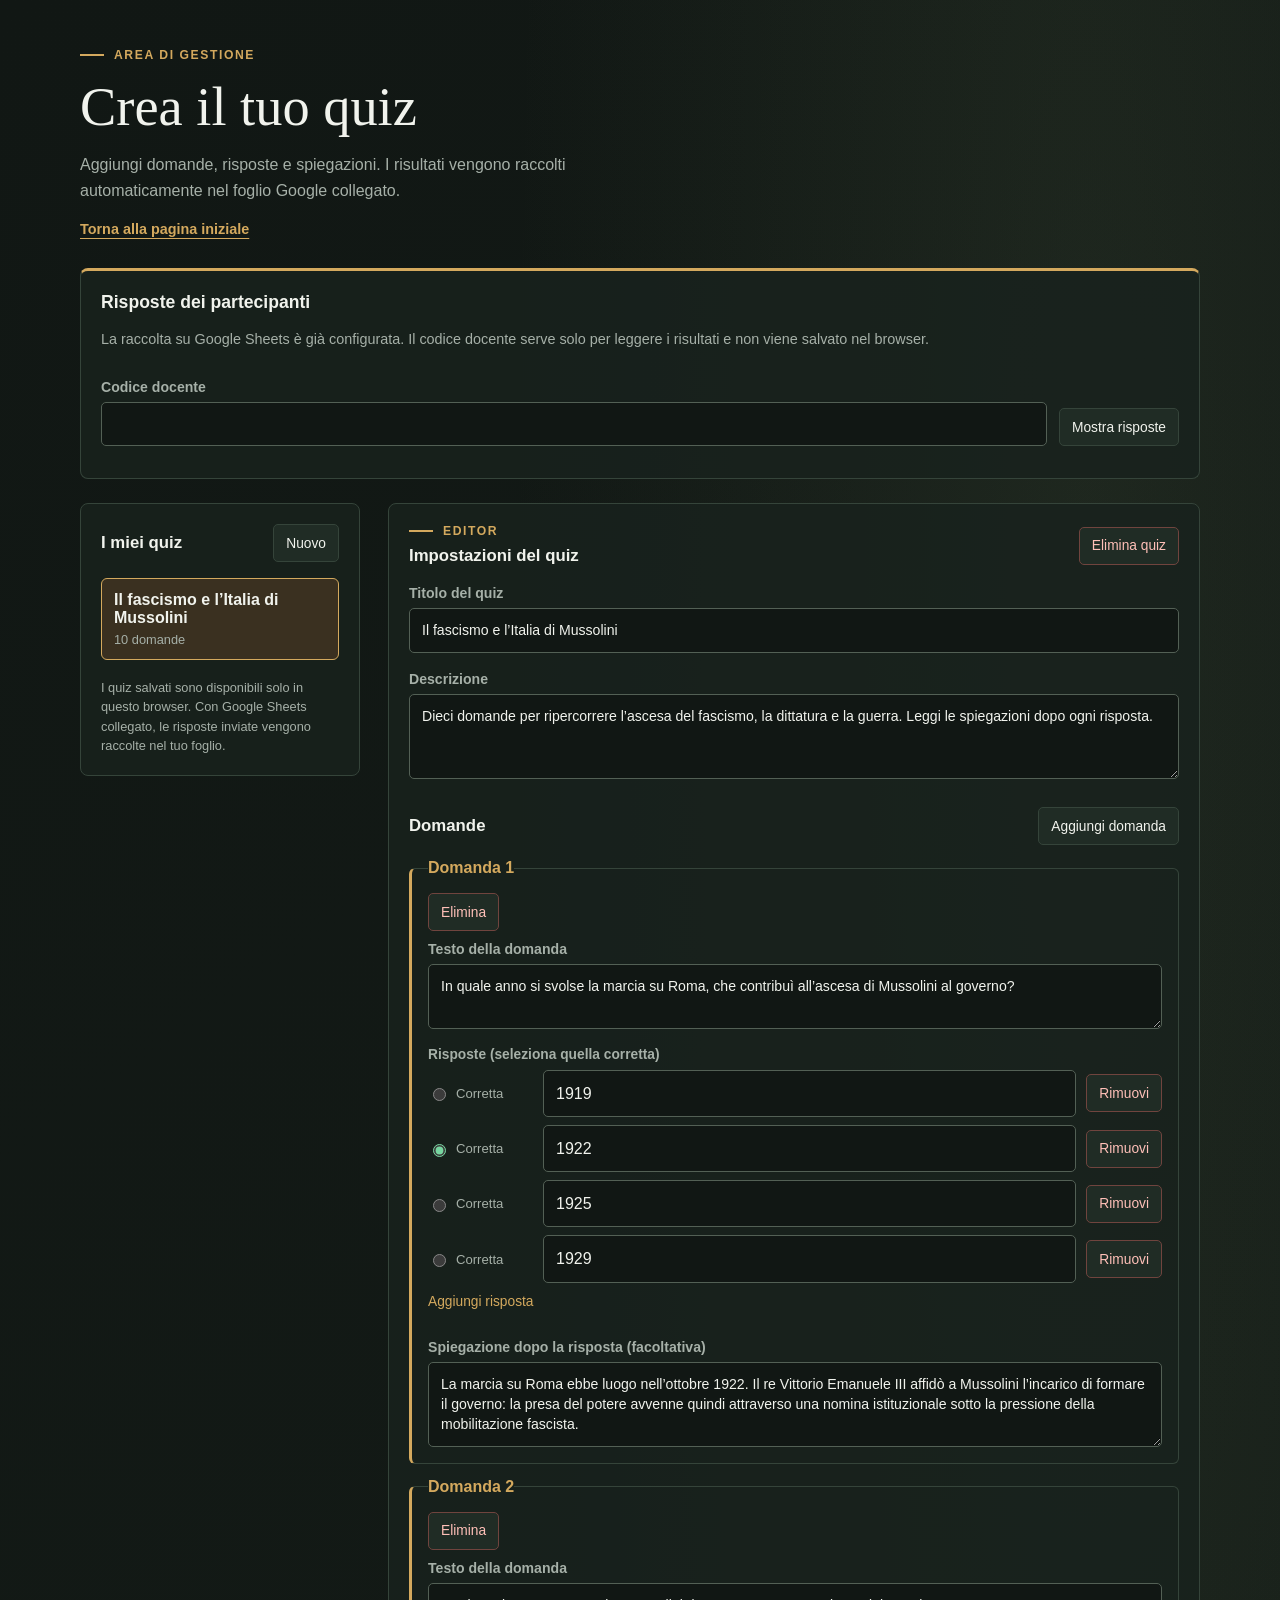
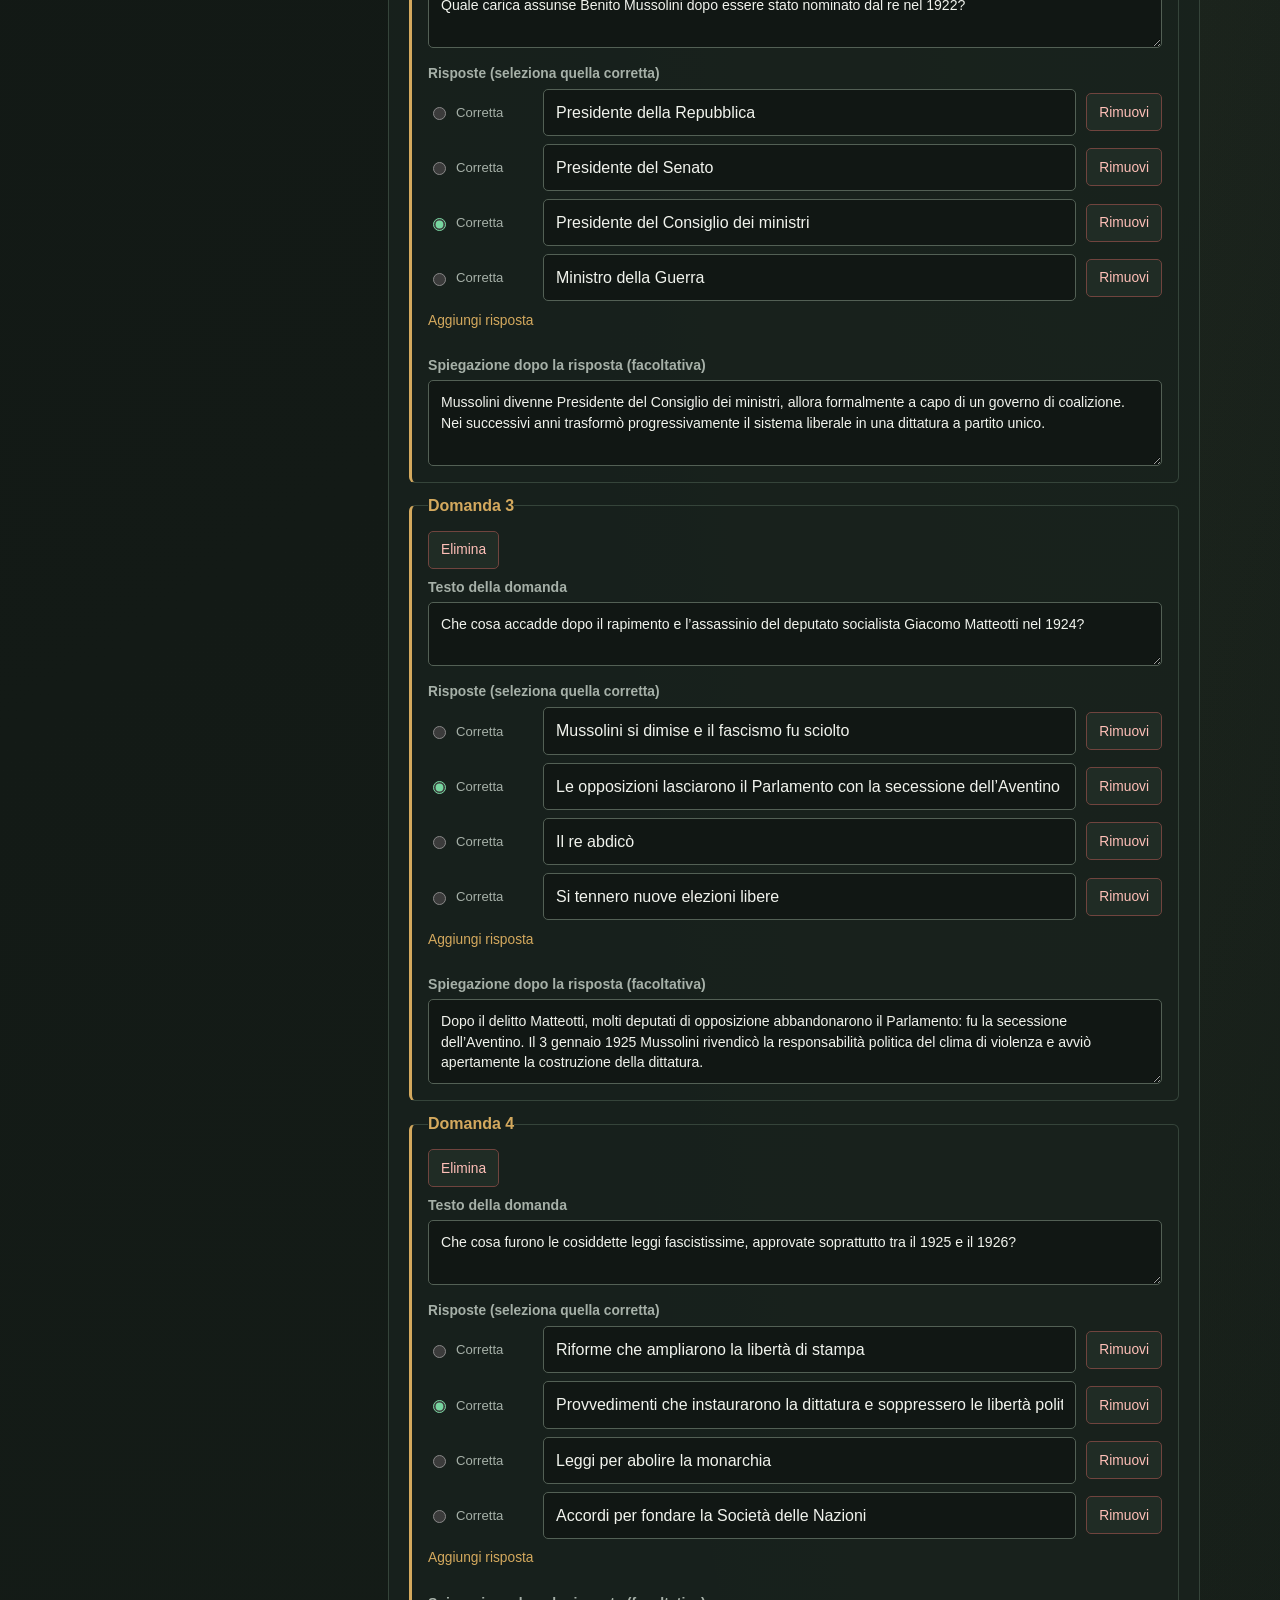
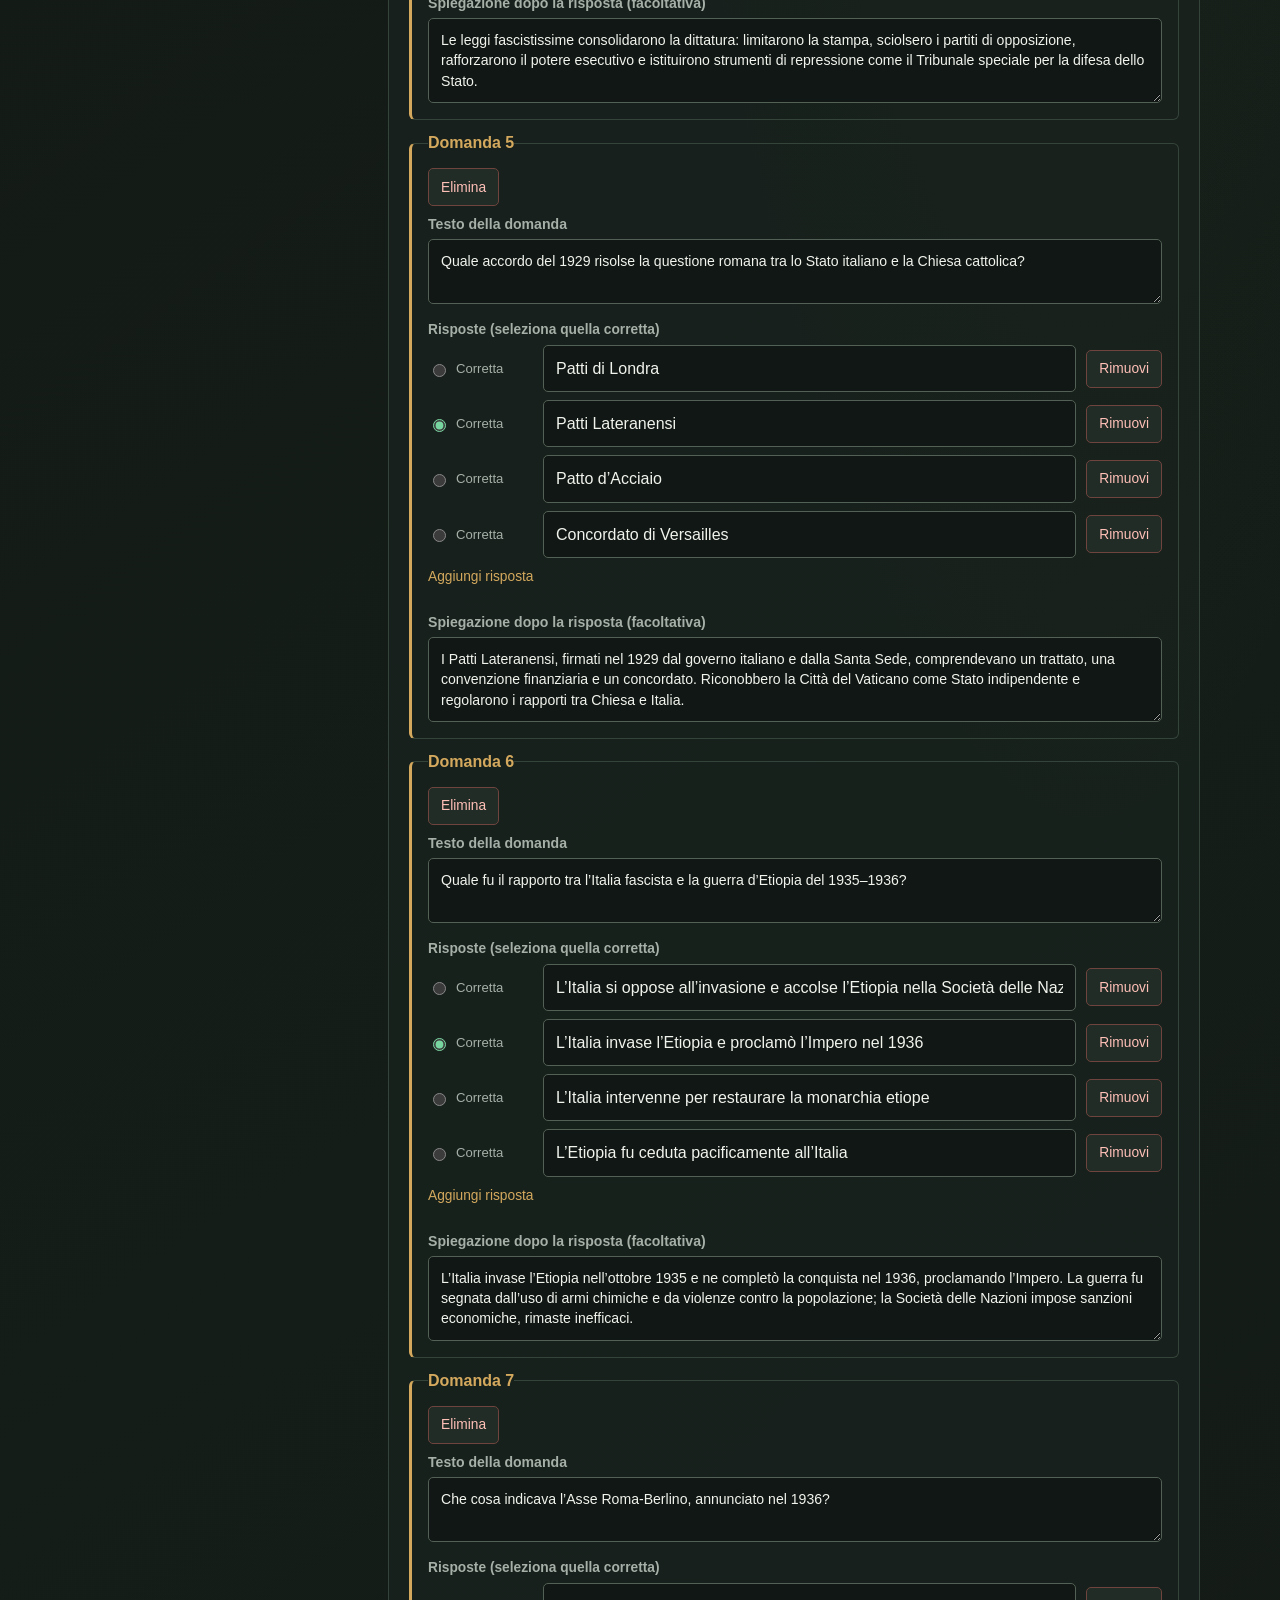
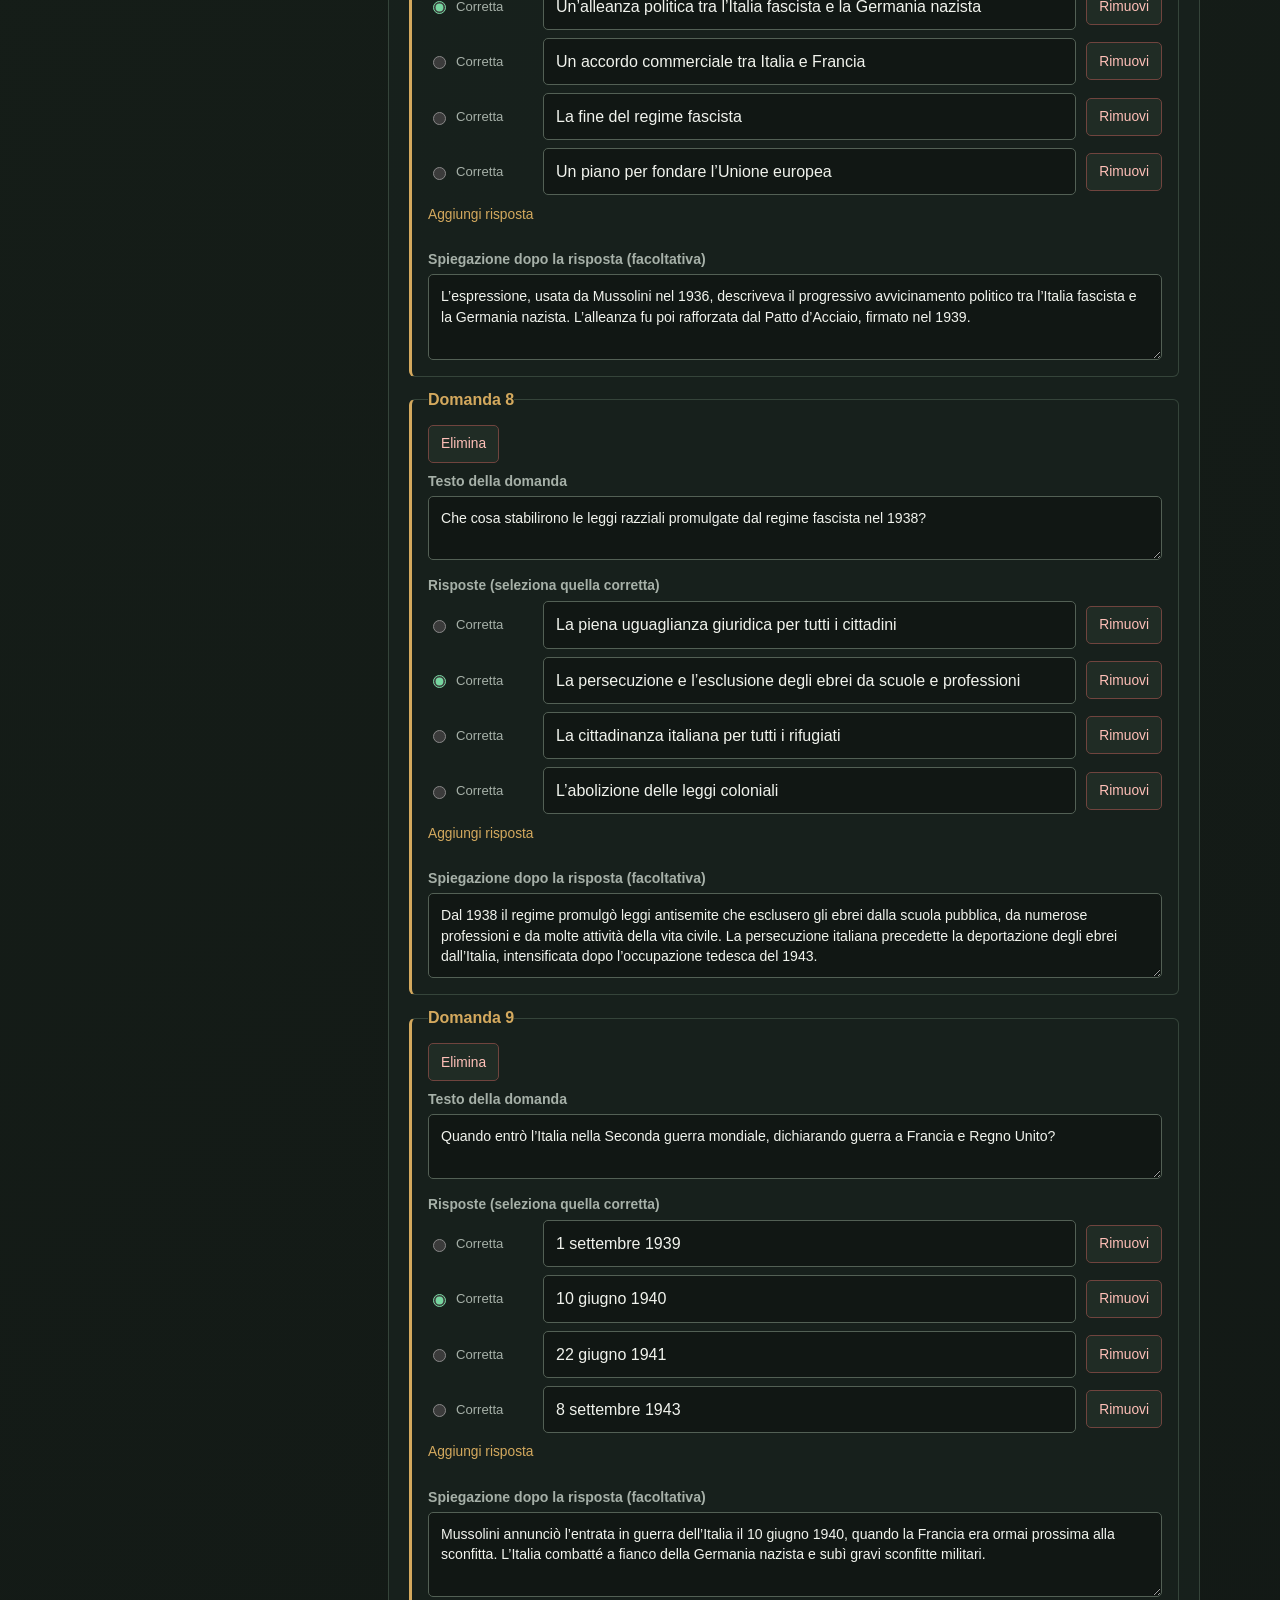
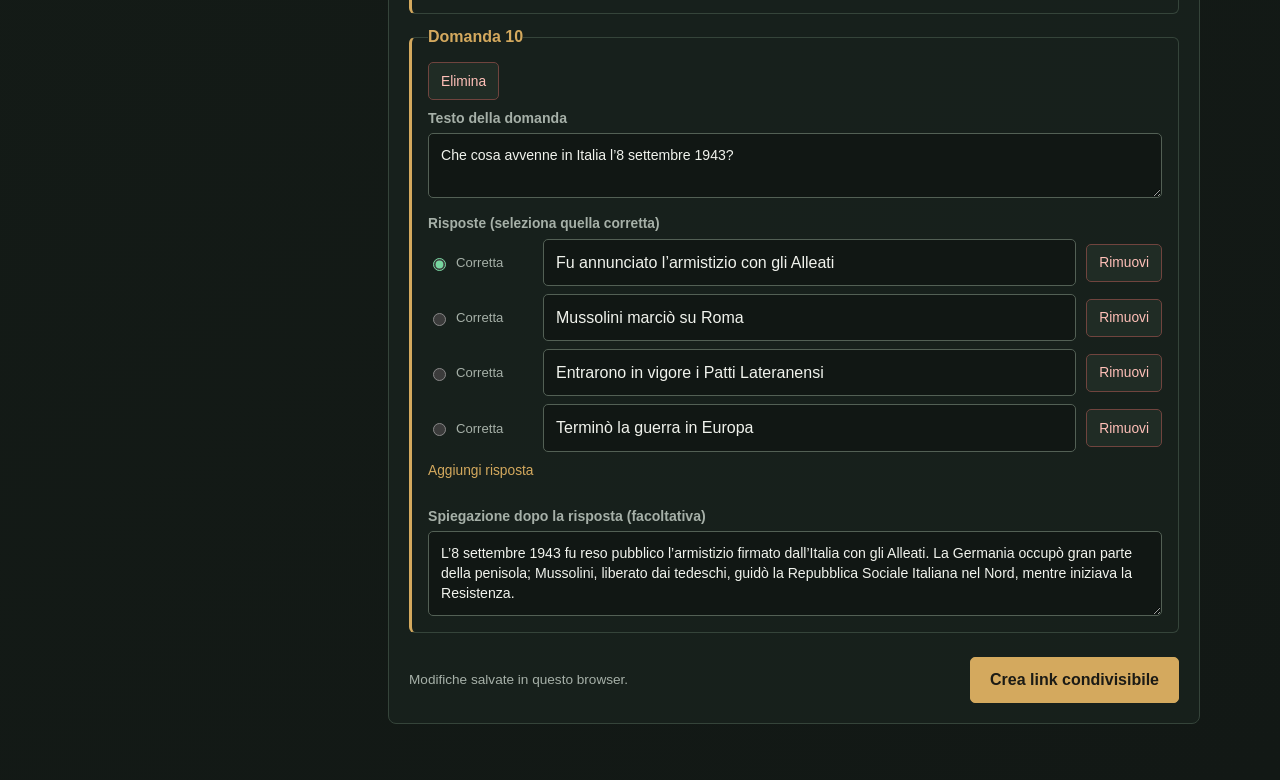
==== commit f3152e82: "Use preconfigured Apps Script endpoint Co-authored-by: Copilot <223556219+Copilot@users.noreply.gith" ====
--- a/gestione.html
+++ b/gestione.html
@@ -12,19 +12,14 @@
     <header>
       <p class="eyebrow">Area di gestione</p>
       <h1>Crea il tuo quiz</h1>
-      <p class="intro">Aggiungi domande, risposte e spiegazioni. Collega Google Sheets per raccogliere i risultati dei partecipanti.</p>
+      <p class="intro">Aggiungi domande, risposte e spiegazioni. I risultati vengono raccolti automaticamente nel foglio Google collegato.</p>
       <a class="admin-link" href="index.html">Torna alla pagina iniziale</a>
     </header>
 
     <section class="backend-settings" aria-labelledby="backend-heading">
-      <h2 id="backend-heading">Collega Google Sheets</h2>
-      <p>Le risposte dei partecipanti saranno salvate in un foglio Google privato. Il codice docente serve per leggere i risultati e non viene salvato nel browser.</p>
-      <label class="form-field" for="apps-script-url">
-        URL della web app Apps Script
-        <input id="apps-script-url" type="url" autocomplete="url" placeholder="https://script.google.com/macros/s/…/exec">
-      </label>
+      <h2 id="backend-heading">Risposte dei partecipanti</h2>
+      <p>La raccolta su Google Sheets è già configurata. Il codice docente serve solo per leggere i risultati e non viene salvato nel browser.</p>
       <div class="backend-actions">
-        <button class="secondary-button" id="save-backend" type="button">Salva URL</button>
         <label class="form-field admin-code-field" for="admin-token">
           Codice docente
           <input id="admin-token" type="password" autocomplete="off">
@@ -99,8 +94,8 @@
     </div>
   </main>
 
-  <script src="apps-script-client.js?v=4" defer></script>
+  <script src="apps-script-client.js?v=6" defer></script>
   <script src="script.js?v=4" defer></script>
-  <script src="gestione.js?v=4" defer></script>
+  <script src="gestione.js?v=5" defer></script>
 </body>
 </html>
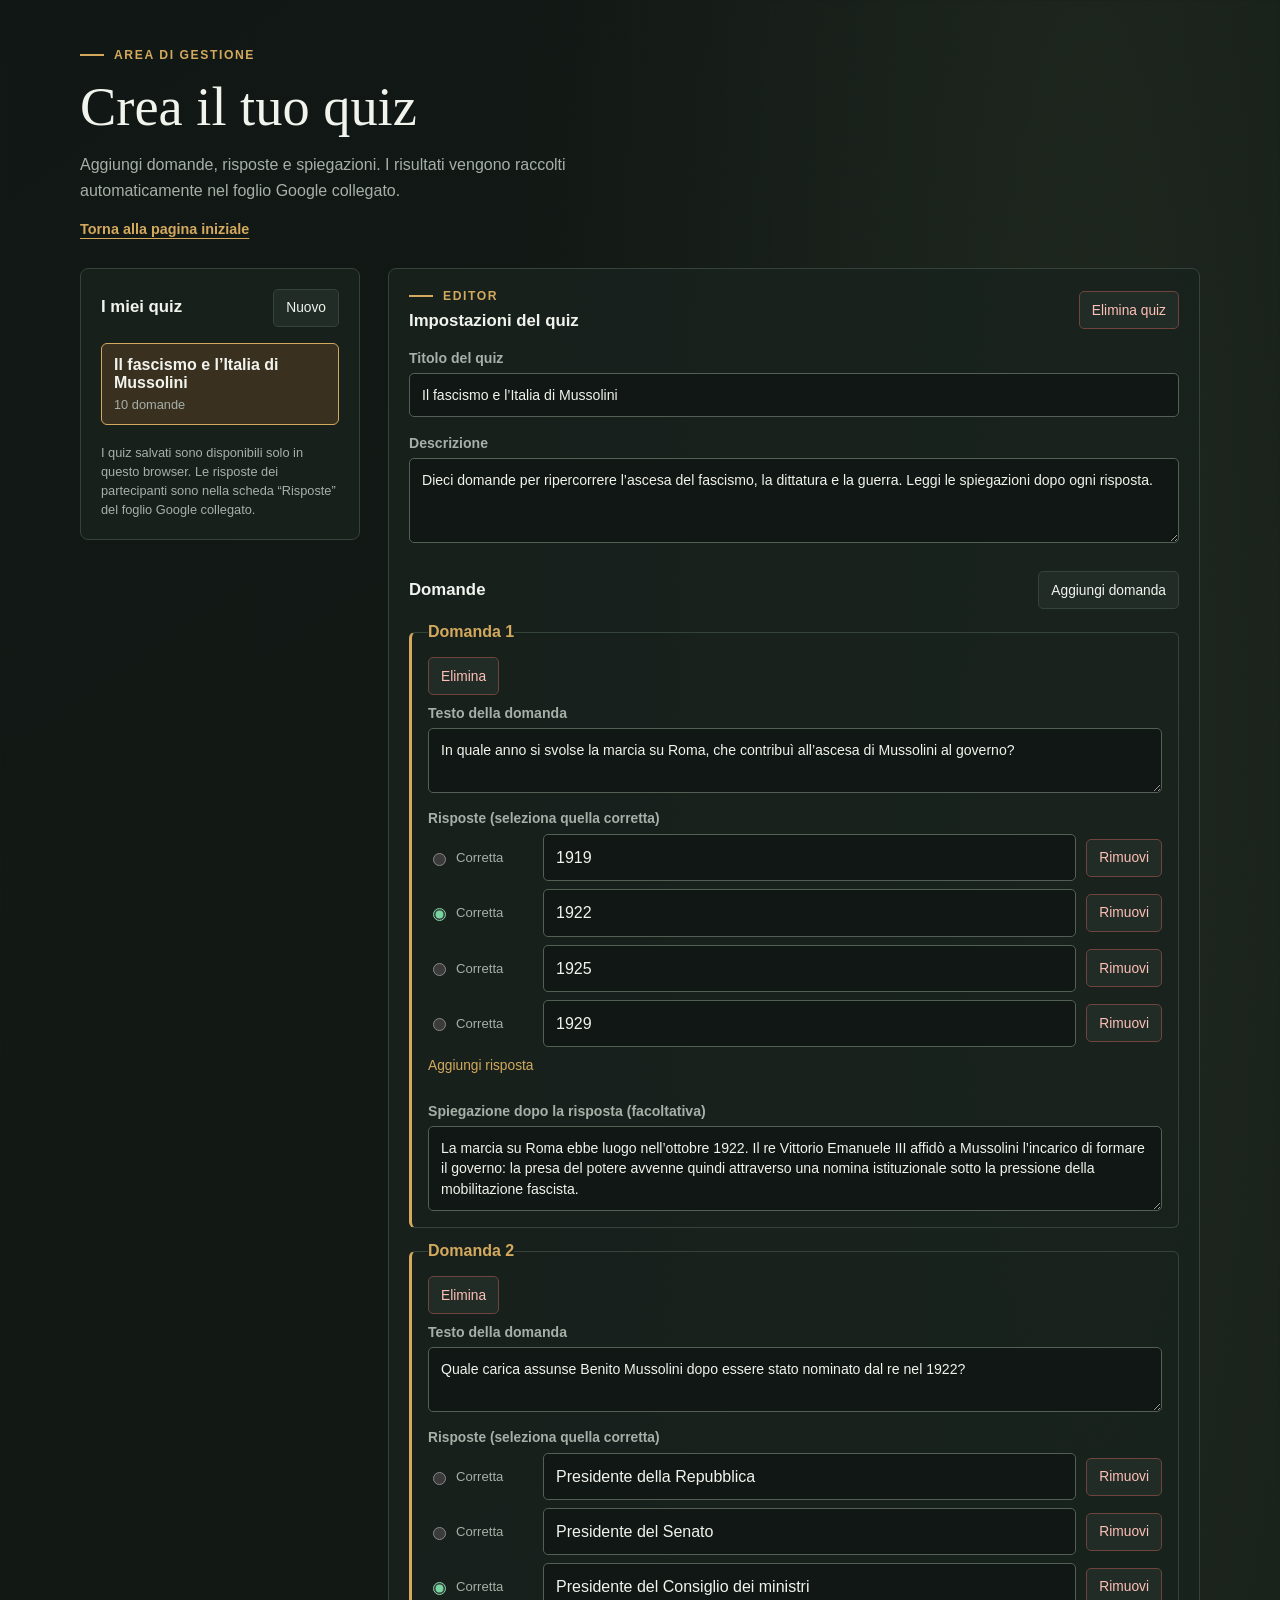
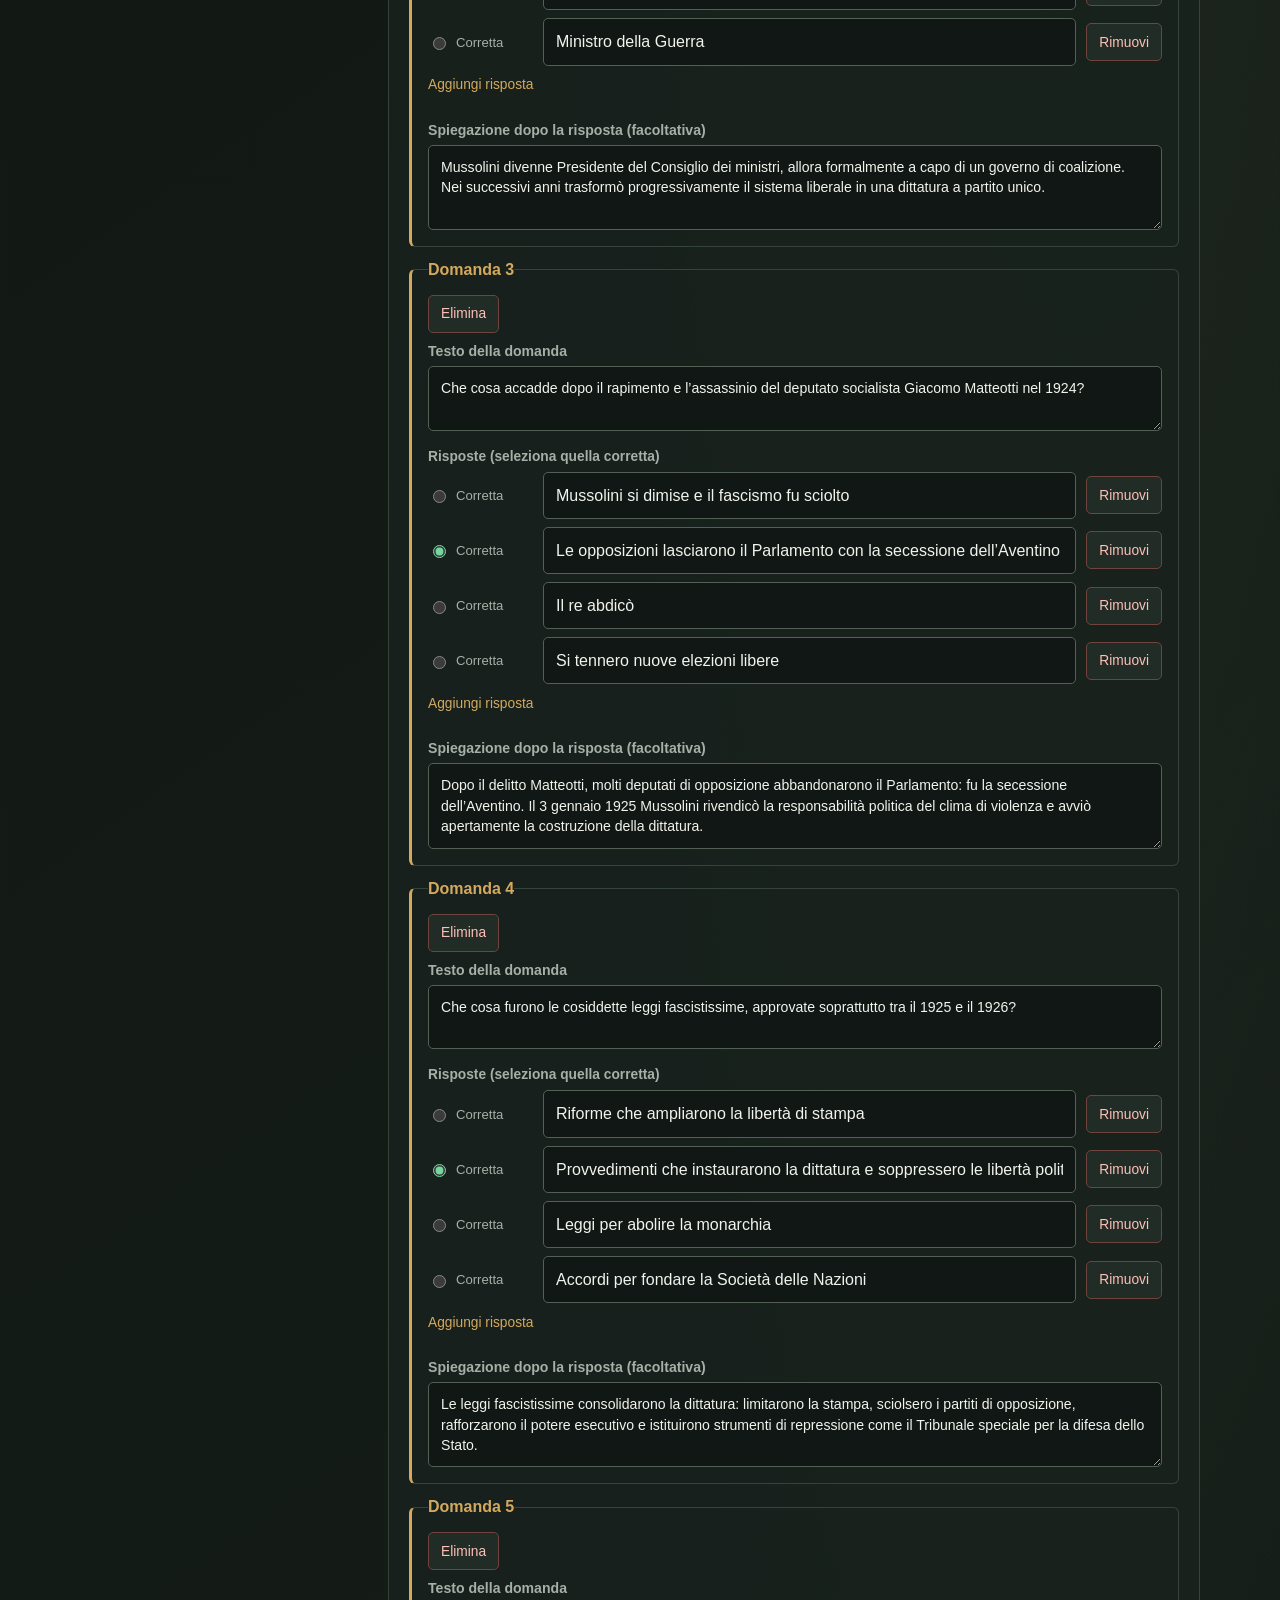
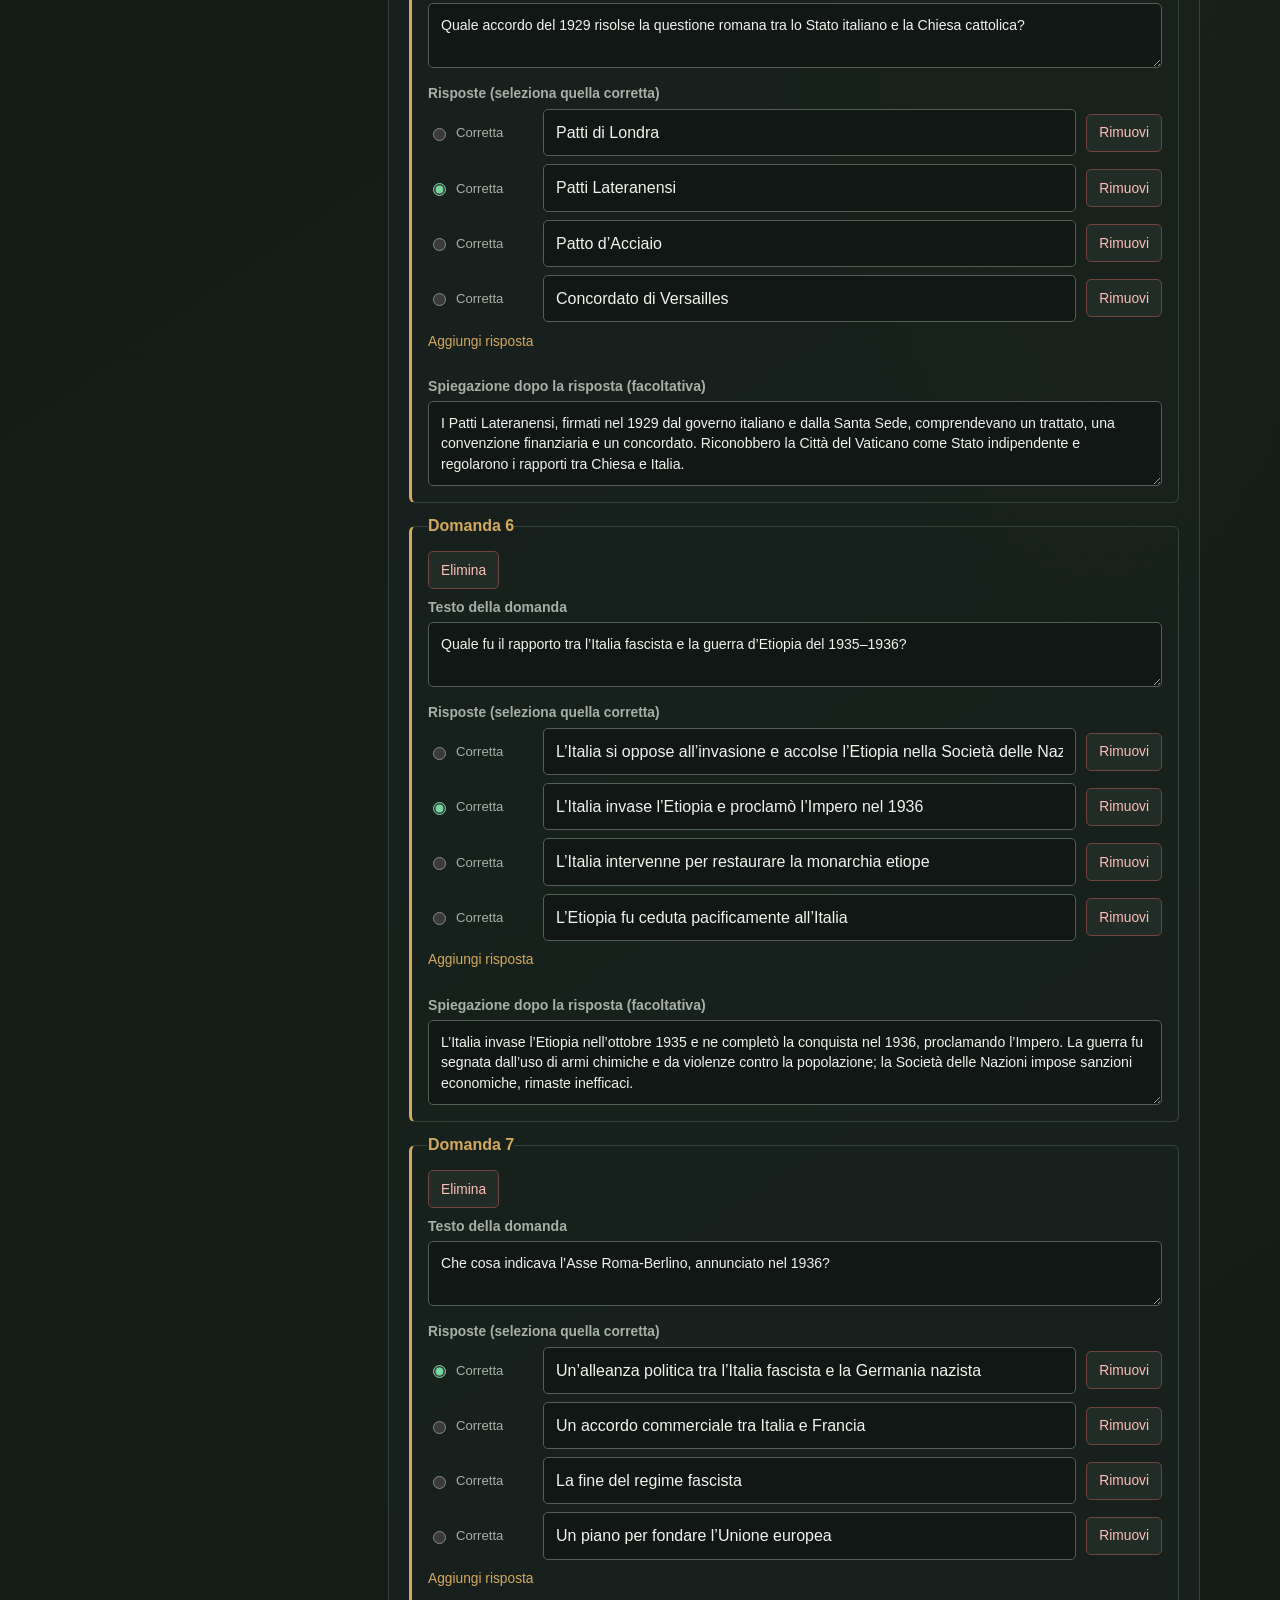
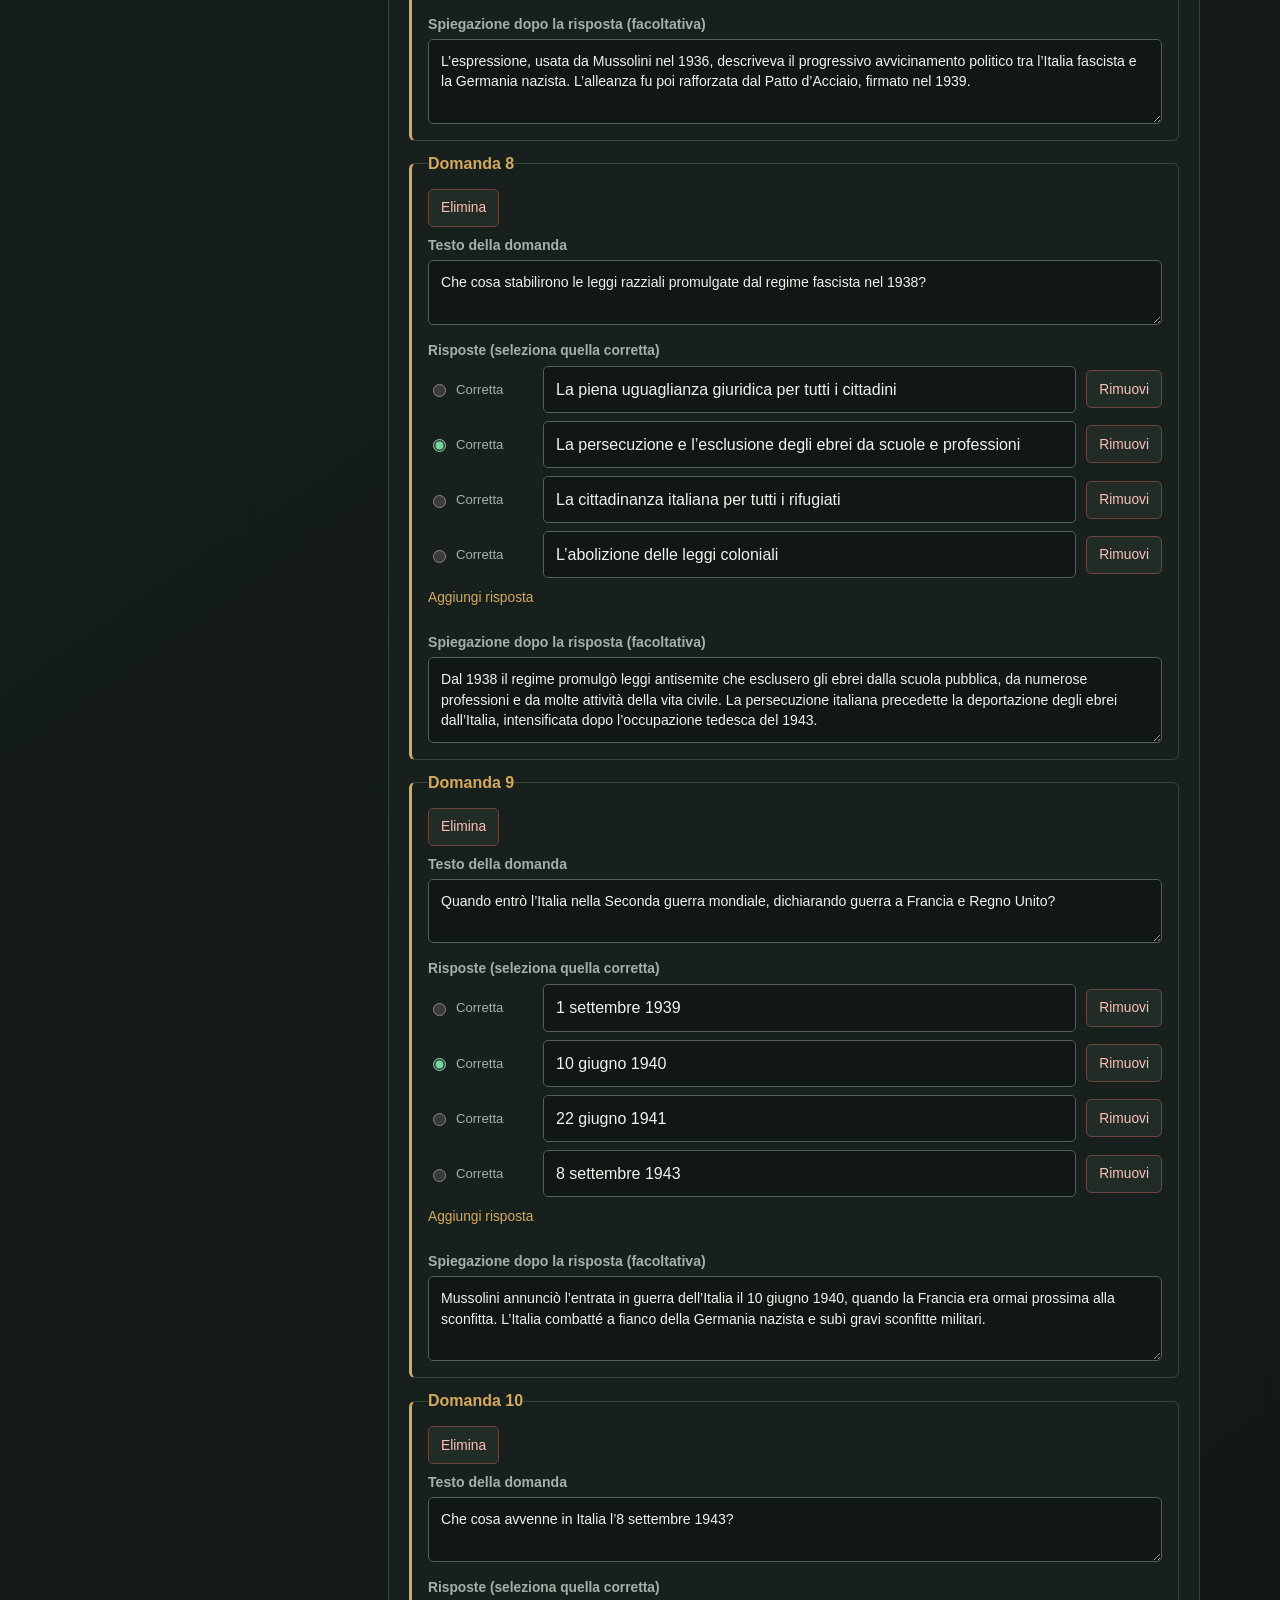
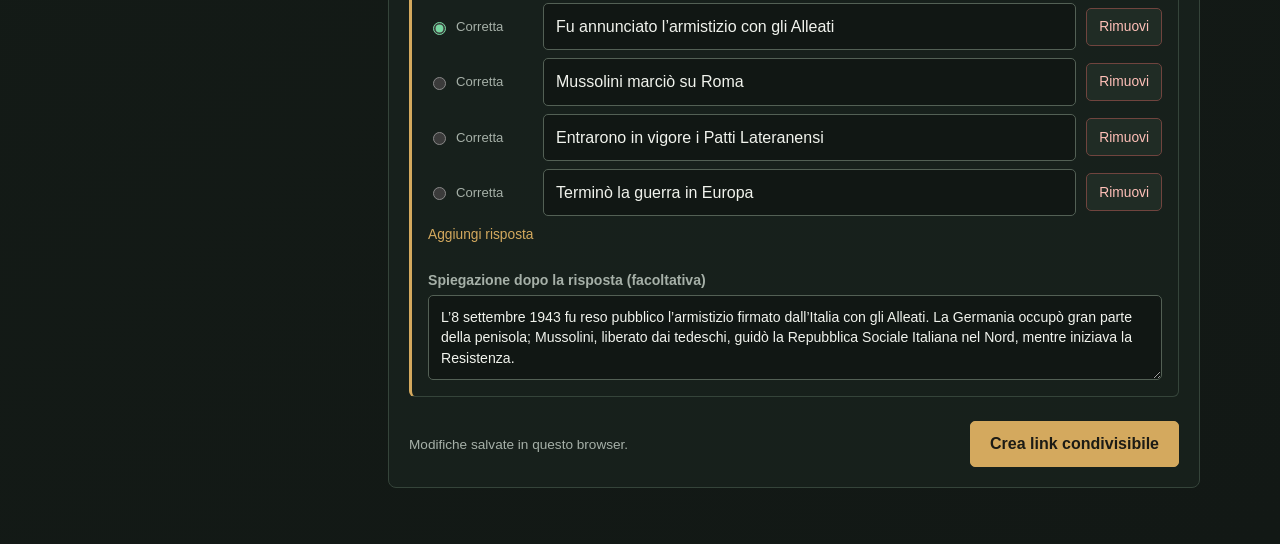
==== commit 7ff5ba0f: "Remove results panel from quiz management Co-authored-by: Copilot <223556219+Copilot@users.noreply.g" ====
--- a/gestione.html
+++ b/gestione.html
@@ -5,7 +5,7 @@
   <meta name="viewport" content="width=device-width, initial-scale=1.0">
   <meta name="theme-color" content="#111714">
   <title>Gestione quiz | Quiz di storia</title>
-  <link rel="stylesheet" href="style.css?v=4">
+  <link rel="stylesheet" href="style.css?v=5">
 </head>
 <body>
   <main class="page manager-page">
@@ -16,23 +16,6 @@
       <a class="admin-link" href="index.html">Torna alla pagina iniziale</a>
     </header>
 
-    <section class="backend-settings" aria-labelledby="backend-heading">
-      <h2 id="backend-heading">Risposte dei partecipanti</h2>
-      <p>La raccolta su Google Sheets è già configurata. Il codice docente serve solo per leggere i risultati e non viene salvato nel browser.</p>
-      <div class="backend-actions">
-        <label class="form-field admin-code-field" for="admin-token">
-          Codice docente
-          <input id="admin-token" type="password" autocomplete="off">
-        </label>
-        <button class="secondary-button" id="load-responses" type="button">Mostra risposte</button>
-      </div>
-      <p class="save-status" id="backend-status" role="status" aria-live="polite"></p>
-      <section id="responses-panel" class="responses-panel" aria-label="Risposte dei partecipanti" hidden>
-        <h3>Risposte ricevute</h3>
-        <div id="responses-list"></div>
-      </section>
-    </section>
-
     <div class="manager-layout">
       <aside class="quiz-library" aria-label="I miei quiz">
         <div class="library-heading">
@@ -40,7 +23,7 @@
           <button class="secondary-button" id="new-quiz" type="button">Nuovo</button>
         </div>
         <nav class="quiz-list" id="quiz-list" aria-label="Seleziona un quiz"></nav>
-        <p class="storage-note">I quiz salvati sono disponibili solo in questo browser. Con Google Sheets collegato, le risposte inviate vengono raccolte nel tuo foglio.</p>
+        <p class="storage-note">I quiz salvati sono disponibili solo in questo browser. Le risposte dei partecipanti sono nella scheda “Risposte” del foglio Google collegato.</p>
       </aside>
 
       <section class="manager-editor" aria-label="Editor del quiz">
@@ -94,8 +77,8 @@
     </div>
   </main>
 
-  <script src="apps-script-client.js?v=6" defer></script>
+  <script src="apps-script-client.js?v=8" defer></script>
   <script src="script.js?v=4" defer></script>
-  <script src="gestione.js?v=5" defer></script>
+  <script src="gestione.js?v=7" defer></script>
 </body>
 </html>
--- a/style.css
+++ b/style.css
@@ -309,7 +309,7 @@
     .form-error[hidden] { display: none; }
     .home-note { margin-top: 22px; color: var(--muted); font-size: .88rem; line-height: 1.6; }
 
-    .participant-card, .backend-settings {
+    .participant-card {
       margin: 24px 0;
       padding: 20px;
       border: 1px solid var(--line);
@@ -318,14 +318,14 @@
       background: rgba(25, 34, 29, .84);
     }
 
-    .participant-card h2, .backend-settings h2 {
+    .participant-card h2 {
       margin: 0 0 10px;
       font-family: inherit;
       font-size: 1.1rem;
       font-weight: 700;
     }
 
-    .participant-card > p, .backend-settings > p {
+    .participant-card > p {
       color: var(--muted);
       font-size: .9rem;
       line-height: 1.55;
@@ -345,25 +345,6 @@
 
     .consent-choice input { flex: 0 0 auto; margin-top: 3px; accent-color: var(--accent); }
     .submission-status { color: var(--muted); font-size: .9rem; line-height: 1.5; }
-
-    .backend-settings { margin: 0 0 24px; }
-    .backend-actions { display: flex; align-items: end; gap: 12px; flex-wrap: wrap; }
-    .admin-code-field { flex: 1 1 220px; margin-top: 14px; }
-    .backend-settings > .save-status { margin-top: 12px; }
-
-    .responses-panel { margin-top: 20px; }
-    .responses-panel h3 { margin: 0 0 12px; font-size: 1rem; }
-    .response-card { margin-top: 10px; padding: 14px; border: 1px solid var(--line); border-radius: 6px; }
-    .response-heading { display: flex; align-items: center; justify-content: space-between; gap: 10px; }
-    .response-heading h4 { margin: 0; overflow-wrap: anywhere; }
-    .response-score { color: var(--accent); }
-    .response-date { color: var(--muted); font-size: .82rem; }
-    .response-card details { margin-top: 12px; }
-    .response-card summary { color: var(--accent); cursor: pointer; }
-    .response-answers { display: grid; gap: 12px; padding-left: 24px; }
-    .response-answers li p { margin: 5px 0 0; color: var(--muted); }
-    .response-correct { color: var(--correct) !important; }
-    .response-incorrect { color: var(--wrong) !important; }
 
     .manager-layout {
       display: grid;
@@ -549,8 +530,7 @@
       .home-actions { grid-template-columns: 1fr; gap: 14px; margin-top: 24px; }
       .home-card { padding: 18px; }
       .home-card > p:not(.eyebrow) { min-height: 0; }
-      .participant-card, .backend-settings { padding: 16px; }
-      .backend-actions > button { width: 100%; }
+      .participant-card { padding: 16px; }
     }
 
     @media (prefers-reduced-motion: reduce) {
